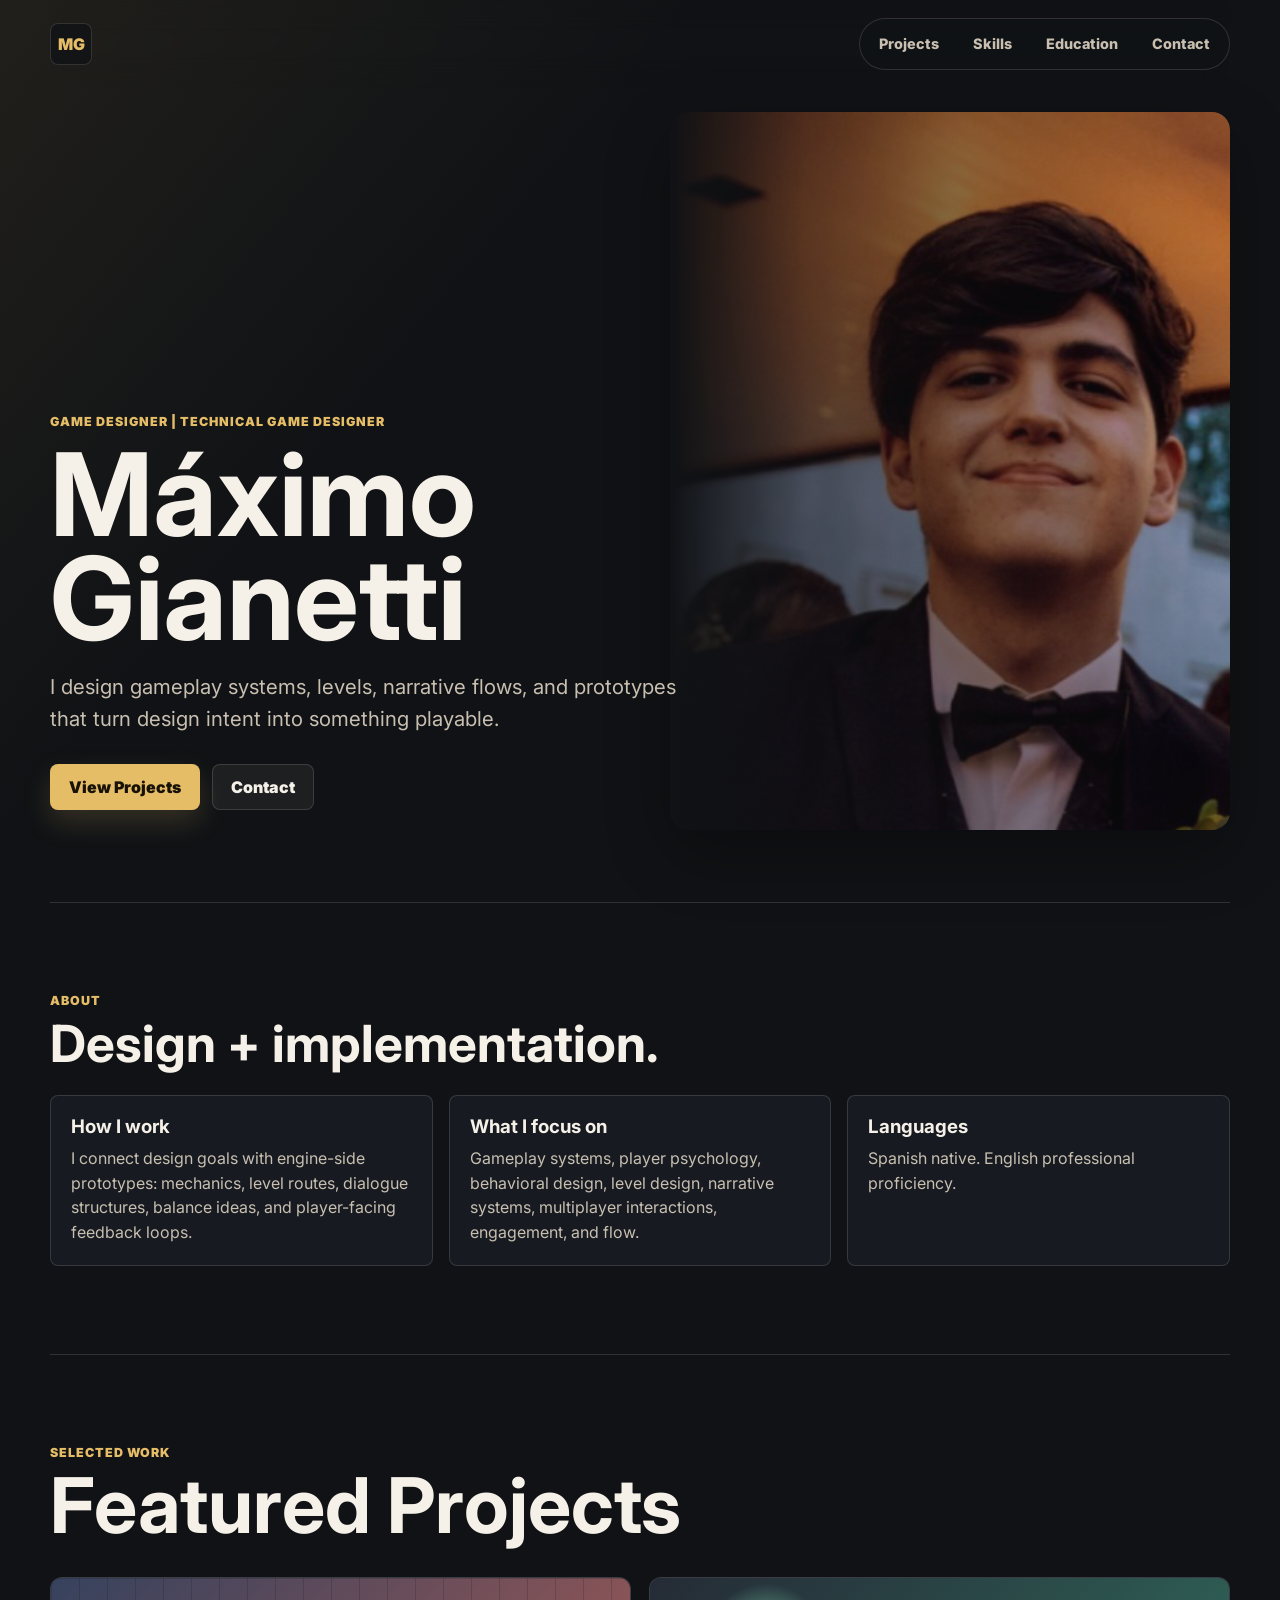
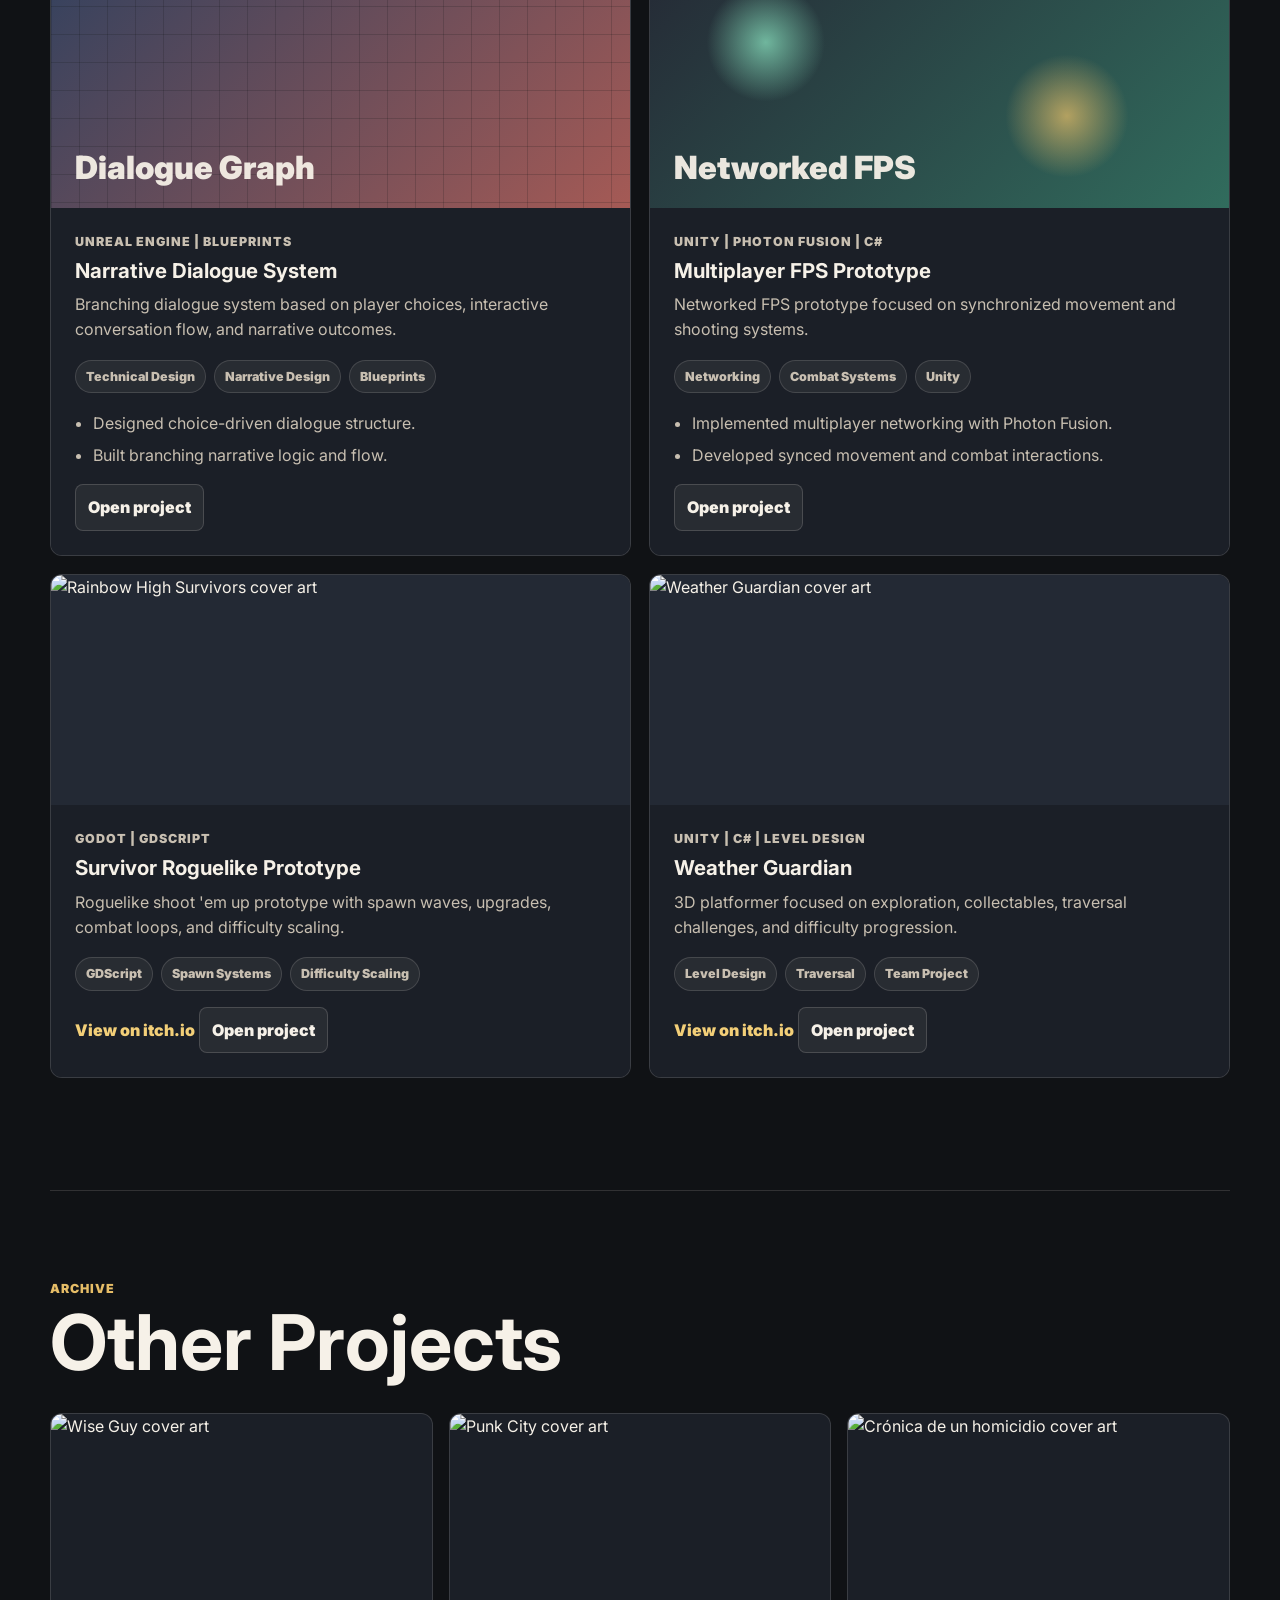
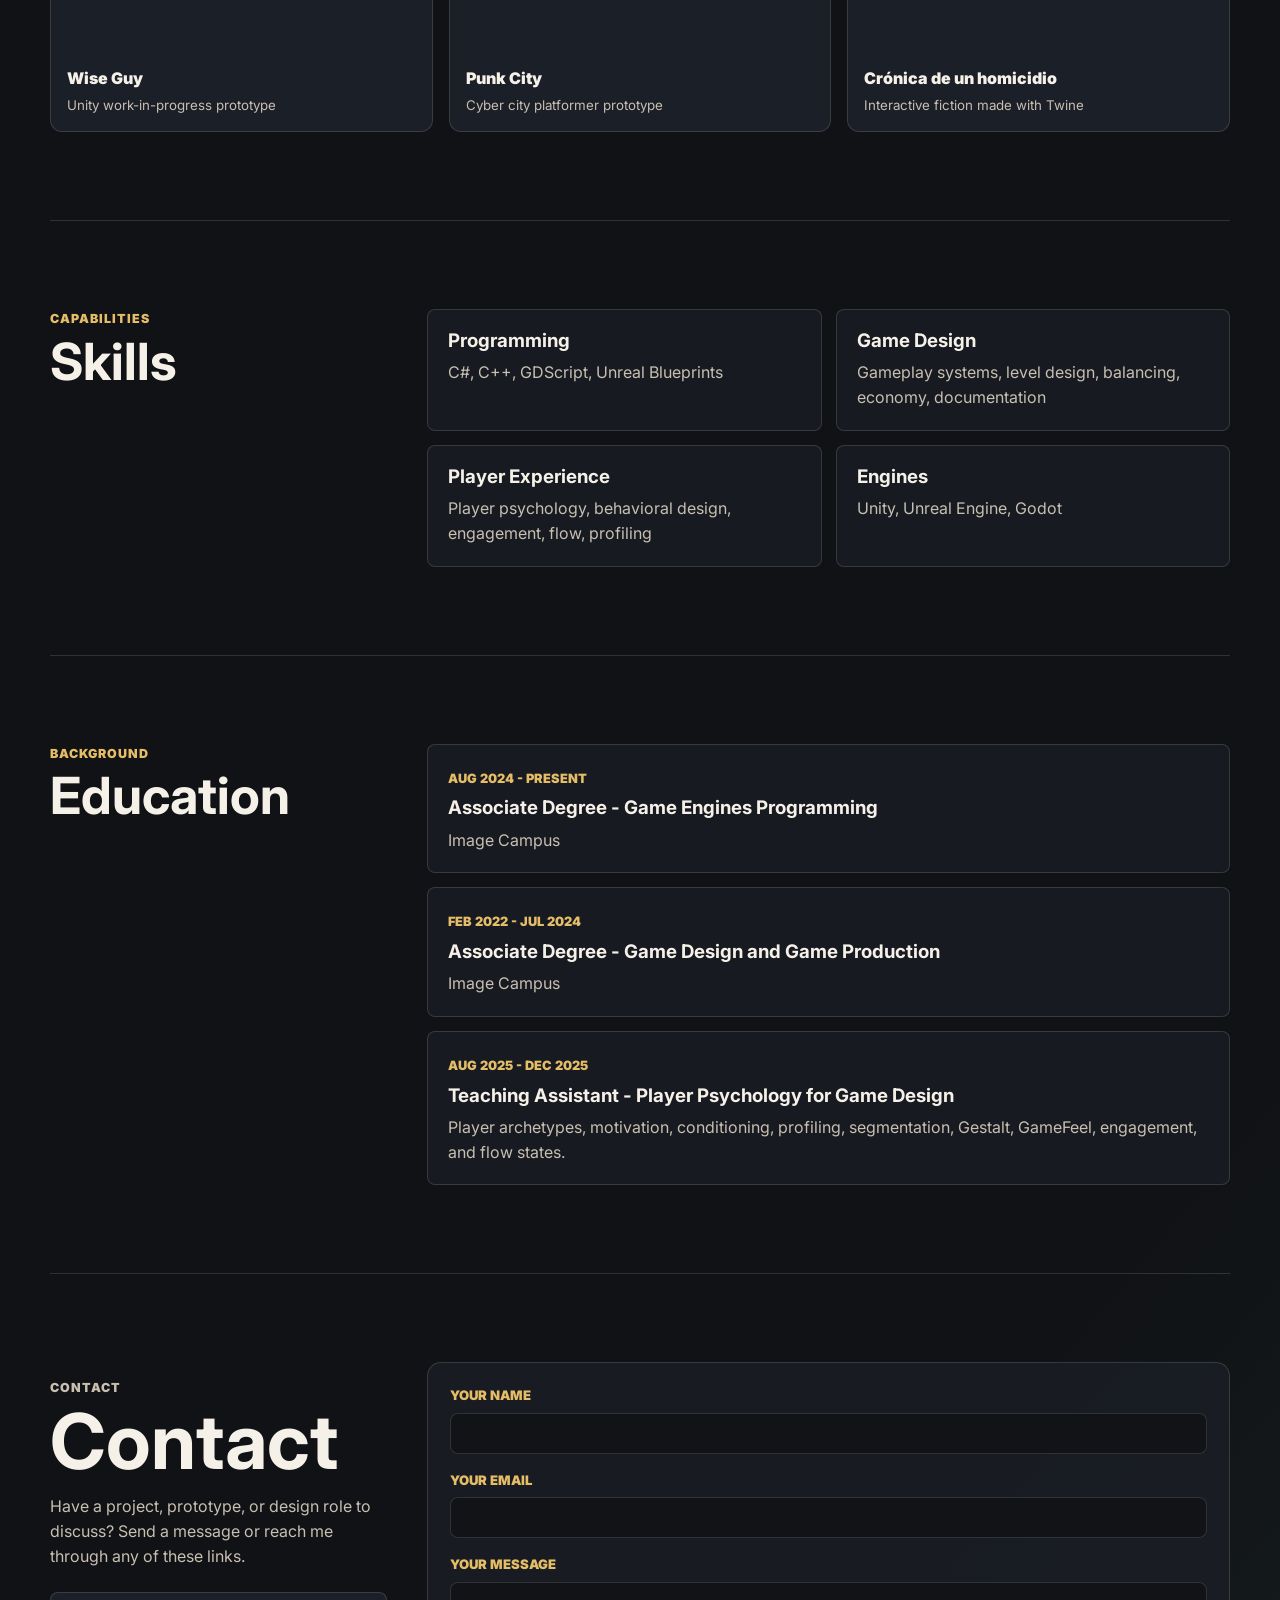
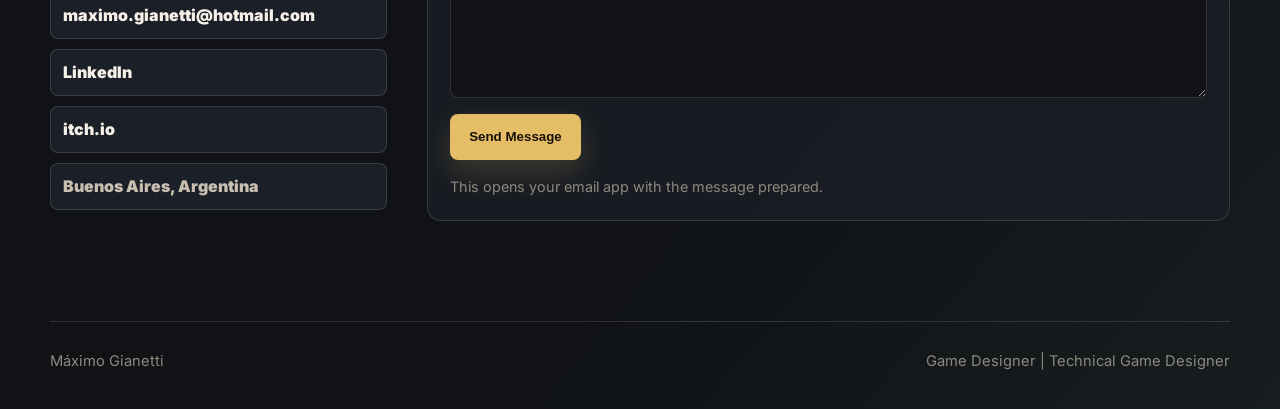
==== index.html @ c9895414 "Added Portfolio V1" ====
<!DOCTYPE html>
<html lang="en">
  <head>
    <meta charset="UTF-8" />
    <meta name="viewport" content="width=device-width, initial-scale=1.0" />
    <meta
      name="description"
      content="Máximo Gianetti, Technical Game Designer focused on gameplay systems, player psychology, level design, and rapid prototyping."
    />
    <title>Máximo Gianetti | Technical Game Designer</title>
    <link rel="preconnect" href="https://fonts.googleapis.com" />
    <link rel="preconnect" href="https://fonts.gstatic.com" crossorigin />
    <link
      href="https://fonts.googleapis.com/css2?family=Inter:wght@400;500;600;700;800;900&display=swap"
      rel="stylesheet"
    />
    <link rel="stylesheet" href="styles.css" />
    <script src="script.js" defer></script>
  </head>
  <body>
    <header class="site-header" aria-label="Primary navigation">
      <a class="brand" href="#top">MG</a>
      <nav class="nav-links">
        <a href="#projects">Projects</a>
        <a href="#skills">Skills</a>
        <a href="#education">Education</a>
        <a href="#contact">Contact</a>
      </nav>
    </header>

    <main id="top">
      <section class="hero reveal" aria-label="Introduction">
        <div class="hero-bg" aria-hidden="true"></div>
        <div class="hero-copy">
          <p class="eyebrow">Game Designer | Technical Game Designer</p>
          <h1>Máximo Gianetti</h1>
          <p class="hero-lede">
            I design gameplay systems, levels, narrative flows, and prototypes that turn design
            intent into something playable.
          </p>
          <div class="hero-actions" aria-label="Portfolio actions">
            <a class="button primary" href="#projects">View Projects</a>
            <a class="button secondary" href="#contact">Contact</a>
          </div>
        </div>
      </section>

      <section class="section about-section reveal" aria-labelledby="about-title">
        <div class="section-title">
          <p class="section-kicker">About</p>
          <h2 id="about-title">Design + implementation.</h2>
        </div>
        <div class="about-grid">
          <article>
            <h3>How I work</h3>
            <p>
              I connect design goals with engine-side prototypes: mechanics, level routes,
              dialogue structures, balance ideas, and player-facing feedback loops.
            </p>
          </article>
          <article>
            <h3>What I focus on</h3>
            <p>
              Gameplay systems, player psychology, behavioral design, level design, narrative
              systems, multiplayer interactions, engagement, and flow.
            </p>
          </article>
          <article>
            <h3>Languages</h3>
            <p>Spanish native. English professional proficiency.</p>
          </article>
        </div>
      </section>

      <section class="section reveal" id="projects" aria-labelledby="projects-title">
        <div class="section-title large">
          <p class="section-kicker">Selected Work</p>
          <h2 id="projects-title">Featured Projects</h2>
        </div>

        <div class="featured-grid">
          <article class="project-card feature-card">
            <div class="project-media project-media-code" aria-hidden="true">
              <span>Dialogue Graph</span>
            </div>
            <div class="project-content">
              <p class="project-meta">Unreal Engine | Blueprints</p>
              <h3>Narrative Dialogue System</h3>
              <p>
                Branching dialogue system based on player choices, interactive conversation flow,
                and narrative outcomes.
              </p>
              <div class="tag-row" aria-label="Project skills">
                <span>Technical Design</span>
                <span>Narrative Design</span>
                <span>Blueprints</span>
              </div>
              <ul class="project-list">
                <li>Designed choice-driven dialogue structure.</li>
                <li>Built branching narrative logic and flow.</li>
              </ul>
              <button class="project-toggle" type="button" data-project-toggle="dialogue">
                Open project
              </button>
            </div>
          </article>

          <article class="project-card feature-card">
            <div class="project-media project-media-network" aria-hidden="true">
              <span>Networked FPS</span>
            </div>
            <div class="project-content">
              <p class="project-meta">Unity | Photon Fusion | C#</p>
              <h3>Multiplayer FPS Prototype</h3>
              <p>Networked FPS prototype focused on synchronized movement and shooting systems.</p>
              <div class="tag-row" aria-label="Project skills">
                <span>Networking</span>
                <span>Combat Systems</span>
                <span>Unity</span>
              </div>
              <ul class="project-list">
                <li>Implemented multiplayer networking with Photon Fusion.</li>
                <li>Developed synced movement and combat interactions.</li>
              </ul>
              <button class="project-toggle" type="button" data-project-toggle="fps">
                Open project
              </button>
            </div>
          </article>

          <article class="project-card feature-card">
            <img
              src="https://img.itch.zone/aW1nLzIxMzMwMDUyLnBuZw==/508x254%23mb/Fp7CeF.png"
              alt="Rainbow High Survivors cover art"
              class="project-image"
            />
            <div class="project-content">
              <p class="project-meta">Godot | GDScript</p>
              <h3>Survivor Roguelike Prototype</h3>
              <p>
                Roguelike shoot 'em up prototype with spawn waves, upgrades, combat loops, and
                difficulty scaling.
              </p>
              <div class="tag-row" aria-label="Project skills">
                <span>GDScript</span>
                <span>Spawn Systems</span>
                <span>Difficulty Scaling</span>
              </div>
              <a href="https://maxigianetti.itch.io/rainbow-high-survivors" target="_blank" rel="noreferrer">
                View on itch.io
              </a>
              <button class="project-toggle" type="button" data-project-toggle="survivor">
                Open project
              </button>
            </div>
          </article>

          <article class="project-card feature-card">
            <img
              src="https://img.itch.zone/aW1nLzE1MjUyMzM3LnBuZw==/508x254%23mb/o8MF5o.png"
              alt="Weather Guardian cover art"
              class="project-image"
            />
            <div class="project-content">
              <p class="project-meta">Unity | C# | Level Design</p>
              <h3>Weather Guardian</h3>
              <p>
                3D platformer focused on exploration, collectables, traversal challenges, and
                difficulty progression.
              </p>
              <div class="tag-row" aria-label="Project skills">
                <span>Level Design</span>
                <span>Traversal</span>
                <span>Team Project</span>
              </div>
              <a href="https://maxigianetti.itch.io/weather-guardian" target="_blank" rel="noreferrer">
                View on itch.io
              </a>
              <button class="project-toggle" type="button" data-project-toggle="weather">
                Open project
              </button>
            </div>
          </article>
        </div>

        <div class="project-sections" aria-live="polite">
          <article class="project-section" id="project-dialogue" data-project-detail="dialogue" hidden>
            <div class="project-section-header">
              <div>
                <p class="section-kicker">Project</p>
                <h3>Narrative Dialogue System</h3>
              </div>
              <button class="project-close" type="button" data-project-close>Back to projects</button>
            </div>
            <div class="project-showcase">
              <div class="project-video-placeholder">Add trailer, gameplay capture, or dialogue demo</div>
              <div class="project-facts">
                <span>Role</span><strong>Gameplay Designer & Programmer</strong>
                <span>Tools</span><strong>Unreal Engine, Blueprints</strong>
                <span>Focus</span><strong>Branching logic, narrative outcomes, player choices</strong>
              </div>
            </div>
            <div class="project-writeup">
              <section>
                <h4>Overview</h4>
                <p>Technical design prototype for choice-driven dialogue and interactive narrative flow.</p>
              </section>
              <section>
                <h4>Contributions</h4>
                <p>Designed branching conversation structure and implemented player-facing dialogue logic.</p>
              </section>
              <section>
                <h4>Media</h4>
                <p>Use this area for screenshots of graphs, in-game UI, or a short video demo.</p>
              </section>
            </div>
            <div class="project-gallery">
              <div>Add screenshot 16:9</div>
              <div>Add graph capture 16:9</div>
              <div>Add gameplay still 16:9</div>
            </div>
          </article>

          <article class="project-section" id="project-fps" data-project-detail="fps" hidden>
            <div class="project-section-header">
              <div>
                <p class="section-kicker">Project</p>
                <h3>Multiplayer FPS Prototype</h3>
              </div>
              <button class="project-close" type="button" data-project-close>Back to projects</button>
            </div>
            <div class="project-showcase">
              <div class="project-video-placeholder">Add trailer, gameplay capture, or network test video</div>
              <div class="project-facts">
                <span>Role</span><strong>Gameplay Designer & Programmer</strong>
                <span>Tools</span><strong>Unity, Photon Fusion, C#</strong>
                <span>Focus</span><strong>Networking, combat sync, movement feel</strong>
              </div>
            </div>
            <div class="project-writeup">
              <section>
                <h4>Overview</h4>
                <p>Networked FPS prototype focused on readable movement, shooting, and multiplayer sync.</p>
              </section>
              <section>
                <h4>Contributions</h4>
                <p>Implemented Photon Fusion networking and synchronized player movement and combat interactions.</p>
              </section>
              <section>
                <h4>Media</h4>
                <p>Use this area for clips showing multiplayer sync, weapons, or movement tests.</p>
              </section>
            </div>
            <div class="project-gallery">
              <div>Add gameplay 16:9</div>
              <div>Add sync test 16:9</div>
              <div>Add combat screenshot 16:9</div>
            </div>
          </article>

          <article class="project-section" id="project-survivor" data-project-detail="survivor" hidden>
            <div class="project-section-header">
              <div>
                <p class="section-kicker">Project</p>
                <h3>Survivor Roguelike Prototype</h3>
              </div>
              <button class="project-close" type="button" data-project-close>Back to projects</button>
            </div>
            <div class="project-showcase">
              <img src="https://img.itch.zone/aW1nLzIxMzMwMDUyLnBuZw==/508x254%23mb/Fp7CeF.png" alt="Rainbow High Survivors cover art" />
              <div class="project-facts">
                <span>Role</span><strong>Gameplay Designer & Programmer</strong>
                <span>Tools</span><strong>Godot, GDScript</strong>
                <span>Focus</span><strong>Spawn systems, combat loops, difficulty scaling</strong>
              </div>
            </div>
            <div class="project-writeup">
              <section>
                <h4>Overview</h4>
                <p>Roguelike shoot 'em up prototype exploring pressure, pacing, upgrades, and enemy waves.</p>
              </section>
              <section>
                <h4>Contributions</h4>
                <p>Programmed gameplay systems, enemy spawn behavior, and difficulty scaling in GDScript.</p>
              </section>
              <section>
                <h4>Link</h4>
                <p><a href="https://maxigianetti.itch.io/rainbow-high-survivors" target="_blank" rel="noreferrer">View on itch.io</a></p>
              </section>
            </div>
            <div class="project-gallery">
              <div>Add gameplay 16:9</div>
              <div>Add enemy wave 16:9</div>
              <div>Add upgrade UI 16:9</div>
            </div>
          </article>

          <article class="project-section" id="project-weather" data-project-detail="weather" hidden>
            <div class="project-section-header">
              <div>
                <p class="section-kicker">Project</p>
                <h3>Weather Guardian</h3>
              </div>
              <button class="project-close" type="button" data-project-close>Back to projects</button>
            </div>
            <div class="project-showcase">
              <img src="https://img.itch.zone/aW1nLzE1MjUyMzM3LnBuZw==/508x254%23mb/o8MF5o.png" alt="Weather Guardian cover art" />
              <div class="project-facts">
                <span>Role</span><strong>Game and Level Designer</strong>
                <span>Tools</span><strong>Unity, C#</strong>
                <span>Focus</span><strong>Traversal routes, obstacle patterns, difficulty progression</strong>
              </div>
            </div>
            <div class="project-writeup">
              <section>
                <h4>Overview</h4>
                <p>3D platforming project centered on exploration, collectibles, and traversal challenges.</p>
              </section>
              <section>
                <h4>Contributions</h4>
                <p>Designed platforming levels, traversal routes, obstacle patterns, and progression pacing.</p>
              </section>
              <section>
                <h4>Link</h4>
                <p><a href="https://maxigianetti.itch.io/weather-guardian" target="_blank" rel="noreferrer">View on itch.io</a></p>
              </section>
            </div>
            <div class="project-gallery">
              <div>Add gameplay 16:9</div>
              <div>Add level route 16:9</div>
              <div>Add collectible path 16:9</div>
            </div>
          </article>
        </div>
      </section>

      <section class="section reveal" aria-labelledby="more-title">
        <div class="section-title large">
          <p class="section-kicker">Archive</p>
          <h2 id="more-title">Other Projects</h2>
        </div>
        <div class="archive-grid">
          <a class="archive-item" href="https://maxigianetti.itch.io/wise-guy" target="_blank" rel="noreferrer">
            <img src="https://img.itch.zone/aW1nLzIxODg2NTUxLnBuZw==/508x254%23mb/qAyxJq.png" alt="Wise Guy cover art" />
            <span>Wise Guy</span>
            <small>Unity work-in-progress prototype</small>
          </a>
          <a class="archive-item" href="https://maxigianetti.itch.io/punk-city" target="_blank" rel="noreferrer">
            <img src="https://img.itch.zone/aW1nLzE4NjgwMTI3LnBuZw==/315x250%23c/TbUj%2FD.png" alt="Punk City cover art" />
            <span>Punk City</span>
            <small>Cyber city platformer prototype</small>
          </a>
          <a class="archive-item" href="https://maxigianetti.itch.io/crnica-de-un-homicidio" target="_blank" rel="noreferrer">
            <img src="https://img.itch.zone/aW1nLzkyMjM5NjMucG5n/315x250%23c/YqcrM3.png" alt="Crónica de un homicidio cover art" />
            <span>Crónica de un homicidio</span>
            <small>Interactive fiction made with Twine</small>
          </a>
        </div>
      </section>

      <section class="section skills-section reveal" id="skills" aria-labelledby="skills-title">
        <div class="section-title">
          <p class="section-kicker">Capabilities</p>
          <h2 id="skills-title">Skills</h2>
        </div>
        <div class="skills-grid">
          <div>
            <h3>Programming</h3>
            <p>C#, C++, GDScript, Unreal Blueprints</p>
          </div>
          <div>
            <h3>Game Design</h3>
            <p>Gameplay systems, level design, balancing, economy, documentation</p>
          </div>
          <div>
            <h3>Player Experience</h3>
            <p>Player psychology, behavioral design, engagement, flow, profiling</p>
          </div>
          <div>
            <h3>Engines</h3>
            <p>Unity, Unreal Engine, Godot</p>
          </div>
        </div>
      </section>

      <section class="section education-section reveal" id="education" aria-labelledby="education-title">
        <div class="section-title">
          <p class="section-kicker">Background</p>
          <h2 id="education-title">Education</h2>
        </div>
        <div class="timeline">
          <article class="timeline-item">
            <span>Aug 2024 - Present</span>
            <h3>Associate Degree - Game Engines Programming</h3>
            <p>Image Campus</p>
          </article>
          <article class="timeline-item">
            <span>Feb 2022 - Jul 2024</span>
            <h3>Associate Degree - Game Design and Game Production</h3>
            <p>Image Campus</p>
          </article>
          <article class="timeline-item">
            <span>Aug 2025 - Dec 2025</span>
            <h3>Teaching Assistant - Player Psychology for Game Design</h3>
            <p>
              Player archetypes, motivation, conditioning, profiling, segmentation, Gestalt,
              GameFeel, engagement, and flow states.
            </p>
          </article>
        </div>
      </section>

      <section class="section contact-section reveal" id="contact" aria-labelledby="contact-title">
        <div class="contact-copy">
          <p class="section-kicker">Contact</p>
          <h2 id="contact-title">Contact</h2>
          <p>
            Have a project, prototype, or design role to discuss? Send a message or reach me through
            any of these links.
          </p>
          <div class="contact-methods">
            <a href="mailto:maximo.gianetti@hotmail.com">maximo.gianetti@hotmail.com</a>
            <a href="https://www.linkedin.com/in/maximo-gianetti/" target="_blank" rel="noreferrer">LinkedIn</a>
            <a href="https://maxigianetti.itch.io" target="_blank" rel="noreferrer">itch.io</a>
            <span>Buenos Aires, Argentina</span>
          </div>
        </div>
        <form class="contact-form" id="contact-form">
          <label>
            <span>Your Name</span>
            <input name="name" type="text" autocomplete="name" required />
          </label>
          <label>
            <span>Your Email</span>
            <input name="email" type="email" autocomplete="email" required />
          </label>
          <label>
            <span>Your Message</span>
            <textarea name="message" rows="6" required></textarea>
          </label>
          <button class="button primary" type="submit">Send Message</button>
          <p class="form-note">This opens your email app with the message prepared.</p>
        </form>
      </section>
    </main>

    <footer class="site-footer">
      <span>Máximo Gianetti</span>
      <span>Game Designer | Technical Game Designer</span>
    </footer>
  </body>
</html>
---- styles.css ----
:root {
  color-scheme: dark;
  --bg: #101215;
  --bg-soft: #15181d;
  --panel: #1b1f27;
  --panel-strong: #232934;
  --text: #f6f1e8;
  --muted: #c8bfb1;
  --subtle: #8d877e;
  --line: rgba(246, 241, 232, 0.14);
  --accent: #e6bd67;
  --accent-strong: #f3cf78;
  --mint: #84d9b8;
  --shadow: 0 24px 70px rgba(0, 0, 0, 0.34);
}

* {
  box-sizing: border-box;
}

html {
  scroll-behavior: smooth;
}

body {
  margin: 0;
  min-width: 320px;
  overflow-x: hidden;
  background:
    linear-gradient(130deg, rgba(230, 189, 103, 0.08), transparent 34rem),
    linear-gradient(310deg, rgba(132, 217, 184, 0.06), transparent 38rem),
    var(--bg);
  color: var(--text);
  font-family: Inter, system-ui, -apple-system, BlinkMacSystemFont, "Segoe UI", sans-serif;
  line-height: 1.55;
}

::selection {
  background: rgba(230, 189, 103, 0.28);
}

a {
  color: inherit;
  text-decoration: none;
}

img {
  display: block;
  max-width: 100%;
}

.site-header,
main,
.site-footer {
  width: min(1180px, calc(100% - 40px));
  margin: 0 auto;
}

.site-header {
  position: sticky;
  top: 0;
  z-index: 10;
  display: flex;
  align-items: center;
  justify-content: space-between;
  gap: 16px;
  padding: 18px 0;
  backdrop-filter: blur(16px);
}

.brand {
  display: grid;
  width: 42px;
  height: 42px;
  flex: 0 0 auto;
  place-items: center;
  border: 1px solid var(--line);
  border-radius: 8px;
  background: rgba(16, 18, 21, 0.76);
  color: var(--accent);
  font-weight: 900;
  transition: transform 180ms ease, border-color 180ms ease, background 180ms ease;
}

.brand:hover,
.brand:focus-visible {
  transform: translateY(-2px);
  border-color: rgba(230, 189, 103, 0.58);
  background: rgba(230, 189, 103, 0.1);
}

.nav-links {
  display: flex;
  min-width: 0;
  gap: 8px;
  overflow-x: auto;
  scrollbar-width: none;
  padding: 6px;
  border: 1px solid var(--line);
  border-radius: 999px;
  background: rgba(16, 18, 21, 0.78);
}

.nav-links::-webkit-scrollbar {
  display: none;
}

.nav-links a {
  flex: 0 0 auto;
  border-radius: 999px;
  padding: 8px 13px;
  color: var(--muted);
  font-size: 0.9rem;
  font-weight: 800;
  transition: background 180ms ease, color 180ms ease, transform 180ms ease;
}

.nav-links a:hover,
.nav-links a:focus-visible {
  transform: translateY(-1px);
  background: var(--panel);
  color: var(--text);
}

.hero {
  position: relative;
  display: grid;
  align-items: end;
  min-height: calc(100svh - 86px);
  padding: 48px 0 92px;
}

.hero-bg {
  position: absolute;
  inset: 24px 0 72px auto;
  width: min(46vw, 560px);
  border-radius: 18px;
  background:
    linear-gradient(90deg, var(--bg) 0%, rgba(16, 18, 21, 0.58) 24%, rgba(16, 18, 21, 0.12) 100%),
    linear-gradient(0deg, rgba(16, 18, 21, 0.22), rgba(16, 18, 21, 0.02)),
    url("assets/profile.png") center 38% / cover;
  opacity: 0.9;
  filter: saturate(0.95);
  box-shadow: var(--shadow);
}

.hero-copy {
  position: relative;
  z-index: 1;
  min-width: 0;
}

.eyebrow,
.section-kicker,
.project-meta,
.panel-label {
  margin: 0;
  color: var(--accent);
  font-size: 0.78rem;
  font-weight: 900;
  letter-spacing: 0.08em;
  text-transform: uppercase;
}

h1,
h2,
h3,
p {
  overflow-wrap: break-word;
}

h1 {
  max-width: 760px;
  margin: 12px 0 20px;
  font-size: clamp(3.5rem, 9vw, 7.6rem);
  line-height: 0.9;
  letter-spacing: 0;
}

.hero-lede {
  max-width: 650px;
  margin: 0;
  color: var(--muted);
  font-size: clamp(1.05rem, 2vw, 1.28rem);
}

.hero-actions {
  display: flex;
  flex-wrap: wrap;
  gap: 12px;
  margin-top: 30px;
}

.button {
  display: inline-flex;
  min-height: 46px;
  align-items: center;
  justify-content: center;
  border: 1px solid var(--line);
  border-radius: 8px;
  padding: 0 18px;
  font-weight: 900;
  transition:
    transform 180ms ease,
    border-color 180ms ease,
    background 180ms ease,
    box-shadow 180ms ease;
}

.button.primary {
  border-color: transparent;
  background: var(--accent);
  color: #171106;
  box-shadow: 0 12px 28px rgba(230, 189, 103, 0.18);
}

.button.secondary {
  background: rgba(246, 241, 232, 0.06);
}

.button:hover,
.button:focus-visible,
.contact-links a:hover,
.contact-links a:focus-visible {
  transform: translateY(-2px);
  border-color: rgba(230, 189, 103, 0.54);
  box-shadow: 0 16px 36px rgba(0, 0, 0, 0.24);
}

.button.primary:hover,
.button.primary:focus-visible {
  background: var(--accent-strong);
}

.section {
  padding: 88px 0;
  border-top: 1px solid var(--line);
}

.section-title {
  max-width: 680px;
  margin-bottom: 28px;
}

.section-title.large {
  max-width: none;
  margin-bottom: 34px;
}

h2 {
  margin: 8px 0 0;
  font-size: clamp(2.35rem, 6vw, 5.2rem);
  line-height: 0.94;
  letter-spacing: 0;
}

.section-title:not(.large) h2 {
  font-size: clamp(2rem, 4vw, 3.8rem);
}

.about-grid {
  display: grid;
  grid-template-columns: repeat(3, minmax(0, 1fr));
  gap: 16px;
}

.about-grid article,
.skills-grid > div,
.timeline-item {
  border: 1px solid var(--line);
  border-radius: 8px;
  background: rgba(27, 31, 39, 0.72);
  padding: 20px;
  transition: transform 200ms ease, border-color 200ms ease, background 200ms ease;
}

.about-grid article:hover,
.skills-grid > div:hover,
.timeline-item:hover {
  transform: translateY(-3px);
  border-color: rgba(132, 217, 184, 0.3);
  background: rgba(35, 41, 52, 0.82);
}

.about-grid h3,
.skills-grid h3,
.timeline-item h3 {
  margin: 0 0 8px;
  line-height: 1.18;
}

.about-grid p,
.skills-grid p,
.timeline-item p {
  margin: 0;
  color: var(--muted);
}

.featured-grid {
  display: grid;
  grid-template-columns: repeat(2, minmax(0, 1fr));
  gap: 18px;
}

.project-card {
  min-width: 0;
  overflow: hidden;
  border: 1px solid var(--line);
  border-radius: 12px;
  background: var(--panel);
  transition:
    transform 220ms ease,
    border-color 220ms ease,
    box-shadow 220ms ease;
}

.project-card:hover {
  transform: translateY(-5px);
  border-color: rgba(230, 189, 103, 0.34);
  box-shadow: 0 22px 52px rgba(0, 0, 0, 0.26);
}

.feature-card {
  display: grid;
  grid-template-rows: 230px 1fr;
}

.project-image,
.project-media {
  width: 100%;
  height: 100%;
  object-fit: cover;
  background: var(--panel-strong);
  transition: transform 420ms ease, filter 420ms ease;
}

.project-card:hover .project-image,
.project-card:hover .project-media {
  transform: scale(1.025);
  filter: saturate(1.08);
}

.project-media {
  display: grid;
  place-items: end start;
  padding: 24px;
}

.project-media span {
  max-width: 260px;
  color: rgba(246, 241, 232, 0.94);
  font-size: 2rem;
  font-weight: 900;
  line-height: 1;
}

.project-media-code {
  background:
    linear-gradient(rgba(16, 18, 21, 0.18) 1px, transparent 1px),
    linear-gradient(90deg, rgba(16, 18, 21, 0.18) 1px, transparent 1px),
    linear-gradient(135deg, #36425e, #a55a55);
  background-size: 28px 28px, 28px 28px, cover;
}

.project-media-network {
  background:
    radial-gradient(circle at 20% 28%, rgba(132, 217, 184, 0.78), transparent 12%),
    radial-gradient(circle at 72% 60%, rgba(230, 189, 103, 0.72), transparent 14%),
    linear-gradient(135deg, #252b36, #316c5d);
}

.project-content {
  position: relative;
  z-index: 1;
  padding: 24px;
  background: var(--panel);
}

.project-content h3 {
  margin: 8px 0 10px;
  font-size: 1.28rem;
  line-height: 1.15;
}

.project-content p {
  margin: 0;
  color: var(--muted);
}

.project-content a {
  display: inline-flex;
  margin-top: 18px;
  color: var(--accent-strong);
  font-weight: 900;
  transition: color 180ms ease, transform 180ms ease;
}

.project-content a:hover,
.project-content a:focus-visible {
  color: var(--mint);
  transform: translateX(3px);
}

.project-toggle {
  display: inline-flex;
  margin-top: 16px;
  border: 1px solid rgba(246, 241, 232, 0.16);
  border-radius: 8px;
  padding: 10px 12px;
  background: rgba(246, 241, 232, 0.06);
  color: var(--text);
  font: inherit;
  font-weight: 900;
  cursor: pointer;
  transition: transform 180ms ease, border-color 180ms ease, background 180ms ease;
}

.project-toggle:hover,
.project-toggle:focus-visible,
.project-toggle.is-active {
  transform: translateY(-1px);
  border-color: rgba(230, 189, 103, 0.48);
  background: rgba(230, 189, 103, 0.12);
}

.tag-row {
  display: flex;
  flex-wrap: wrap;
  gap: 8px;
  margin-top: 18px;
}

.tag-row span {
  border: 1px solid rgba(246, 241, 232, 0.14);
  border-radius: 999px;
  padding: 6px 10px;
  background: rgba(246, 241, 232, 0.06);
  color: var(--muted);
  font-size: 0.78rem;
  font-weight: 900;
}

.project-list {
  display: grid;
  gap: 7px;
  margin: 18px 0 0;
  padding-left: 18px;
  color: var(--muted);
}

.project-sections {
  margin-top: 24px;
}

.project-section {
  border: 1px solid rgba(230, 189, 103, 0.28);
  border-radius: 14px;
  background: rgba(27, 31, 39, 0.84);
  padding: clamp(18px, 3vw, 30px);
  box-shadow: 0 20px 58px rgba(0, 0, 0, 0.24);
}

.project-section[hidden] {
  display: none;
}

.project-section-header {
  display: flex;
  align-items: end;
  justify-content: space-between;
  gap: 18px;
  margin-bottom: 22px;
}

.project-section-header h3 {
  margin: 8px 0 0;
  font-size: clamp(2rem, 5vw, 4.2rem);
  line-height: 1;
}

.project-close {
  flex: 0 0 auto;
  border: 1px solid var(--line);
  border-radius: 8px;
  padding: 10px 12px;
  background: rgba(246, 241, 232, 0.06);
  color: var(--text);
  font: inherit;
  font-weight: 900;
  cursor: pointer;
  transition: transform 180ms ease, border-color 180ms ease, background 180ms ease;
}

.project-close:hover,
.project-close:focus-visible {
  transform: translateY(-1px);
  border-color: rgba(230, 189, 103, 0.48);
  background: rgba(230, 189, 103, 0.12);
}

.project-showcase {
  display: grid;
  grid-template-columns: minmax(0, 1fr) 320px;
  gap: 18px;
  align-items: stretch;
}

.project-showcase > img,
.project-video-placeholder {
  width: 100%;
  aspect-ratio: 16 / 9;
  border: 1px solid var(--line);
  border-radius: 10px;
  background: rgba(246, 241, 232, 0.06);
  object-fit: cover;
}

.project-video-placeholder {
  display: grid;
  place-items: center;
  padding: 18px;
  color: var(--subtle);
  font-weight: 900;
  text-align: center;
}

.project-facts {
  display: grid;
  align-content: start;
  gap: 8px;
  border: 1px solid var(--line);
  border-radius: 10px;
  background: rgba(16, 18, 21, 0.44);
  padding: 18px;
}

.project-facts span {
  color: var(--accent);
  font-size: 0.78rem;
  font-weight: 900;
  text-transform: uppercase;
}

.project-facts strong {
  margin-bottom: 8px;
  line-height: 1.35;
}

.project-writeup {
  display: grid;
  grid-template-columns: repeat(3, minmax(0, 1fr));
  gap: 14px;
  margin-top: 18px;
}

.project-writeup section {
  border: 1px solid var(--line);
  border-radius: 10px;
  background: rgba(16, 18, 21, 0.34);
  padding: 16px;
}

.project-writeup h4 {
  margin: 0 0 8px;
}

.project-writeup p {
  margin: 0;
  color: var(--muted);
}

.project-writeup a {
  color: var(--accent-strong);
  font-weight: 900;
}

.project-gallery {
  display: grid;
  grid-template-columns: repeat(3, minmax(0, 1fr));
  gap: 12px;
  margin-top: 18px;
}

.project-gallery div {
  display: grid;
  aspect-ratio: 16 / 9;
  place-items: center;
  border: 1px dashed rgba(246, 241, 232, 0.24);
  border-radius: 10px;
  background: rgba(246, 241, 232, 0.05);
  color: var(--subtle);
  font-weight: 900;
  text-align: center;
}

.archive-grid {
  display: grid;
  grid-template-columns: repeat(3, minmax(0, 1fr));
  gap: 16px;
}

.archive-item {
  overflow: hidden;
  border: 1px solid var(--line);
  border-radius: 12px;
  background: var(--panel);
  transition:
    transform 220ms ease,
    border-color 220ms ease,
    box-shadow 220ms ease;
}

.archive-item img {
  width: 100%;
  aspect-ratio: 16 / 10;
  object-fit: cover;
  transition: transform 420ms ease, filter 420ms ease;
}

.archive-item span {
  display: block;
  padding: 14px 16px 4px;
  font-weight: 900;
}

.archive-item small {
  display: block;
  padding: 0 16px 16px;
  color: var(--muted);
}

.archive-item:hover,
.archive-item:focus-visible {
  transform: translateY(-4px);
  border-color: rgba(230, 189, 103, 0.34);
  box-shadow: 0 18px 42px rgba(0, 0, 0, 0.22);
}

.archive-item:hover img,
.archive-item:focus-visible img {
  transform: scale(1.035);
  filter: saturate(1.08);
}

.skills-section,
.education-section,
.contact-section {
  display: grid;
  grid-template-columns: 0.42fr 1fr;
  gap: 40px;
  align-items: start;
}

.skills-grid {
  display: grid;
  grid-template-columns: repeat(2, minmax(0, 1fr));
  gap: 14px;
}

.timeline {
  display: grid;
  gap: 14px;
}

.timeline-item span {
  color: var(--accent);
  font-size: 0.8rem;
  font-weight: 900;
  text-transform: uppercase;
}

.timeline-item h3 {
  margin-top: 8px;
}

.contact-section {
  align-items: start;
  padding-bottom: 100px;
}

.contact-copy p {
  max-width: 420px;
  margin: 16px 0 0;
  color: var(--muted);
}

.contact-methods {
  display: grid;
  gap: 10px;
  margin-top: 24px;
}

.contact-methods a,
.contact-methods span {
  display: flex;
  min-height: 42px;
  align-items: center;
  border: 1px solid var(--line);
  border-radius: 8px;
  padding: 10px 12px;
  background: var(--panel);
  color: var(--text);
  font-weight: 900;
}

.contact-methods span {
  color: var(--muted);
}

.contact-form {
  display: grid;
  gap: 16px;
  border: 1px solid var(--line);
  border-radius: 14px;
  background: rgba(27, 31, 39, 0.78);
  padding: 22px;
}

.contact-form label {
  display: grid;
  gap: 7px;
}

.contact-form span {
  color: var(--accent);
  font-size: 0.82rem;
  font-weight: 900;
  text-transform: uppercase;
}

.contact-form input,
.contact-form textarea {
  width: 100%;
  border: 1px solid var(--line);
  border-radius: 8px;
  background: rgba(16, 18, 21, 0.82);
  color: var(--text);
  padding: 12px 13px;
  outline: none;
  resize: vertical;
}

.contact-form input:focus,
.contact-form textarea:focus {
  border-color: rgba(230, 189, 103, 0.58);
  box-shadow: 0 0 0 3px rgba(230, 189, 103, 0.12);
}

.contact-form .button {
  width: fit-content;
}

.form-note {
  margin: 0;
  color: var(--subtle);
  font-size: 0.9rem;
}

.contact-methods a,
.contact-form .button {
  transition:
    transform 180ms ease,
    border-color 180ms ease,
    box-shadow 180ms ease,
    background 180ms ease;
}

.site-footer {
  display: flex;
  justify-content: space-between;
  gap: 20px;
  padding: 28px 0 36px;
  border-top: 1px solid var(--line);
  color: var(--subtle);
  font-size: 0.92rem;
}

.js .reveal {
  opacity: 0.94;
  transform: translateY(18px);
  transition: opacity 650ms ease, transform 650ms ease;
}

.js .reveal.is-visible {
  opacity: 1;
  transform: translateY(0);
}

@media (prefers-reduced-motion: reduce) {
  html {
    scroll-behavior: auto;
  }

  *,
  *::before,
  *::after {
    transition-duration: 0.01ms !important;
    animation-duration: 0.01ms !important;
    animation-iteration-count: 1 !important;
  }
}

@media (max-width: 900px) {
  .hero,
  .skills-section,
  .education-section,
  .contact-section {
    grid-template-columns: 1fr;
  }

  .hero {
    min-height: auto;
    padding-top: 48px;
  }

  .hero-bg {
    inset: auto 0 36px;
    width: 100%;
    height: 46%;
    opacity: 0.24;
  }

  .about-grid,
  .featured-grid,
  .archive-grid,
  .skills-grid {
    grid-template-columns: 1fr;
  }

  .feature-card {
    grid-template-rows: 210px 1fr;
  }

  .project-section-header,
  .project-showcase {
    grid-template-columns: 1fr;
  }

  .project-section-header {
    display: grid;
  }

  .project-writeup,
  .project-gallery {
    grid-template-columns: 1fr;
  }
}

@media (max-width: 560px) {
  .site-header,
  main,
  .site-footer {
    width: calc(100% - 24px);
    max-width: 390px;
    margin-left: 12px;
    margin-right: auto;
  }

  .site-header {
    align-items: center;
    display: grid;
    gap: 12px;
  }

  .nav-links {
    width: 100%;
    justify-content: space-between;
  }

  .nav-links a {
    padding-inline: 9px;
    font-size: 0.74rem;
  }

  h1 {
    font-size: clamp(2.65rem, 15vw, 4.8rem);
    line-height: 0.94;
  }

  .hero-lede {
    font-size: 1rem;
  }

  .section {
    padding: 64px 0;
  }

  .hero-actions,
  .contact-form .button,
  .hero-actions {
    display: grid;
  }

  .button,
  .contact-form .button {
    width: 100%;
  }

  .site-footer {
    display: grid;
  }
}
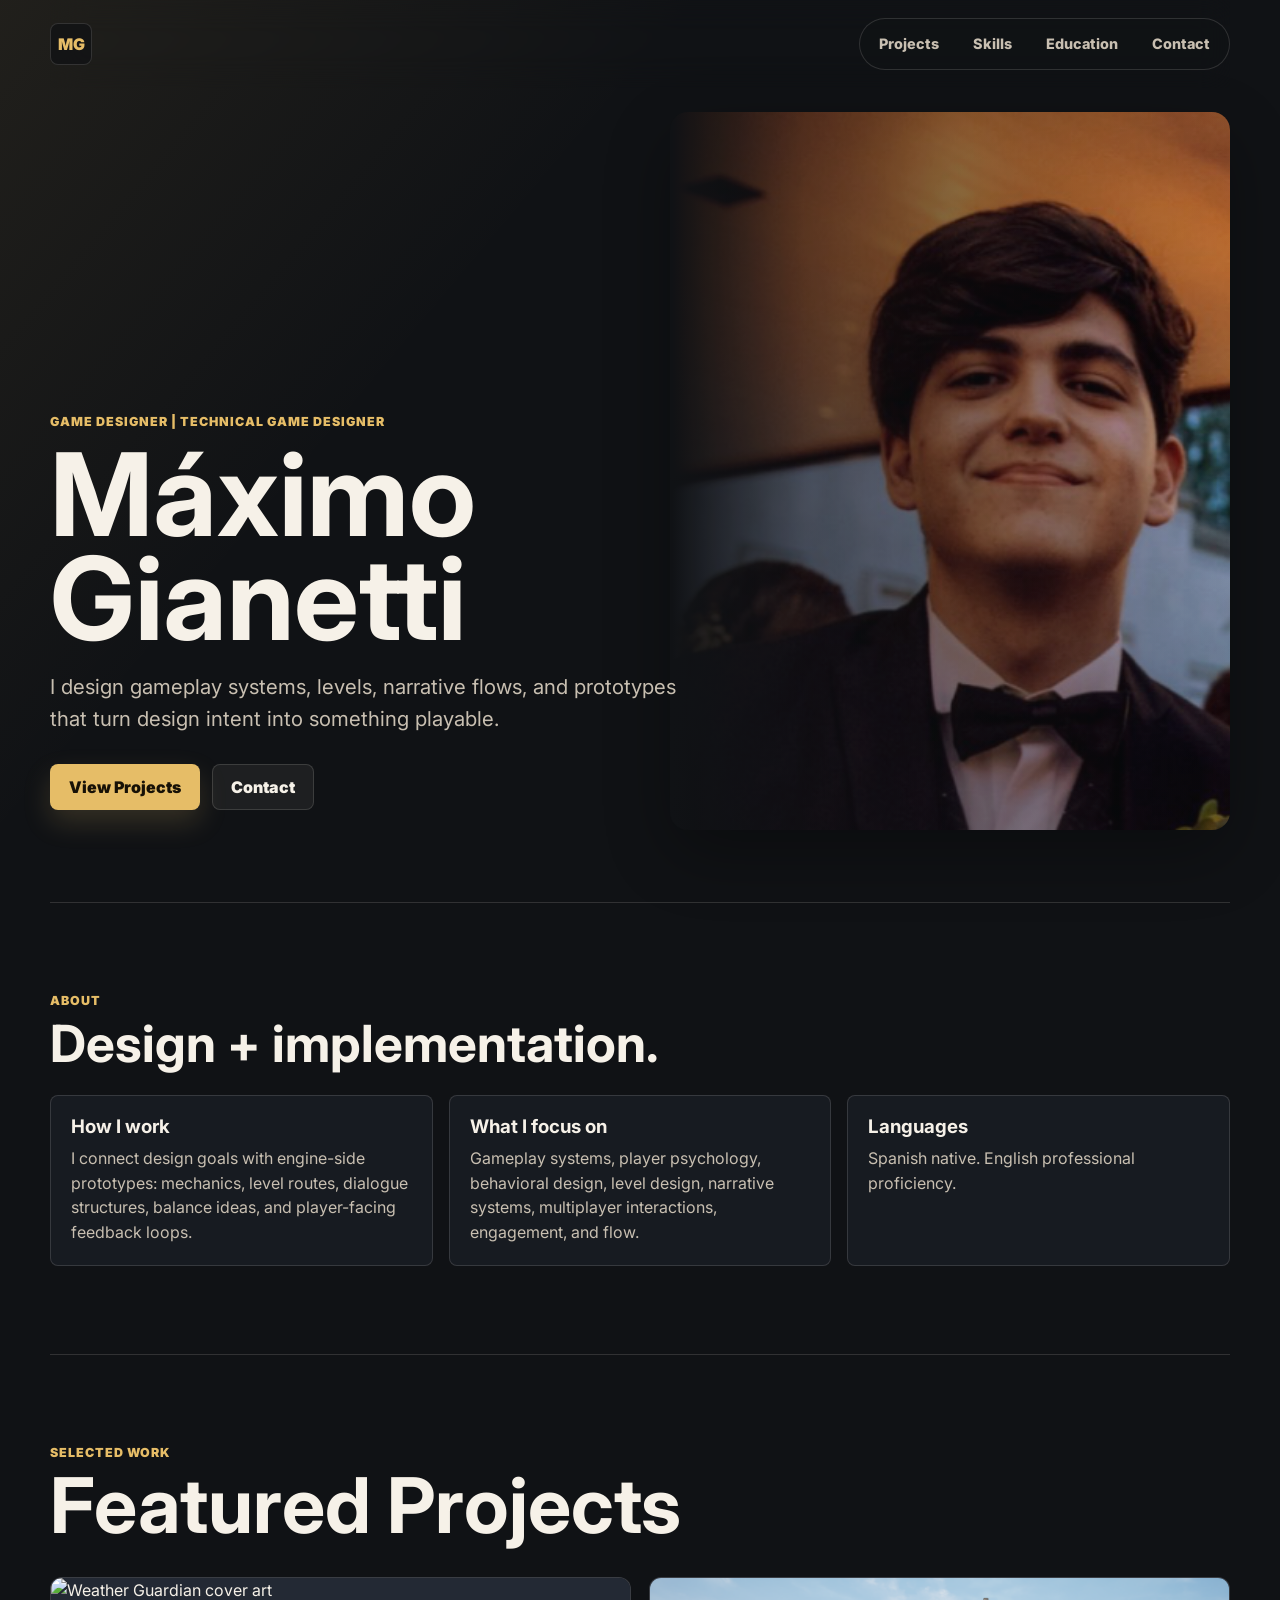
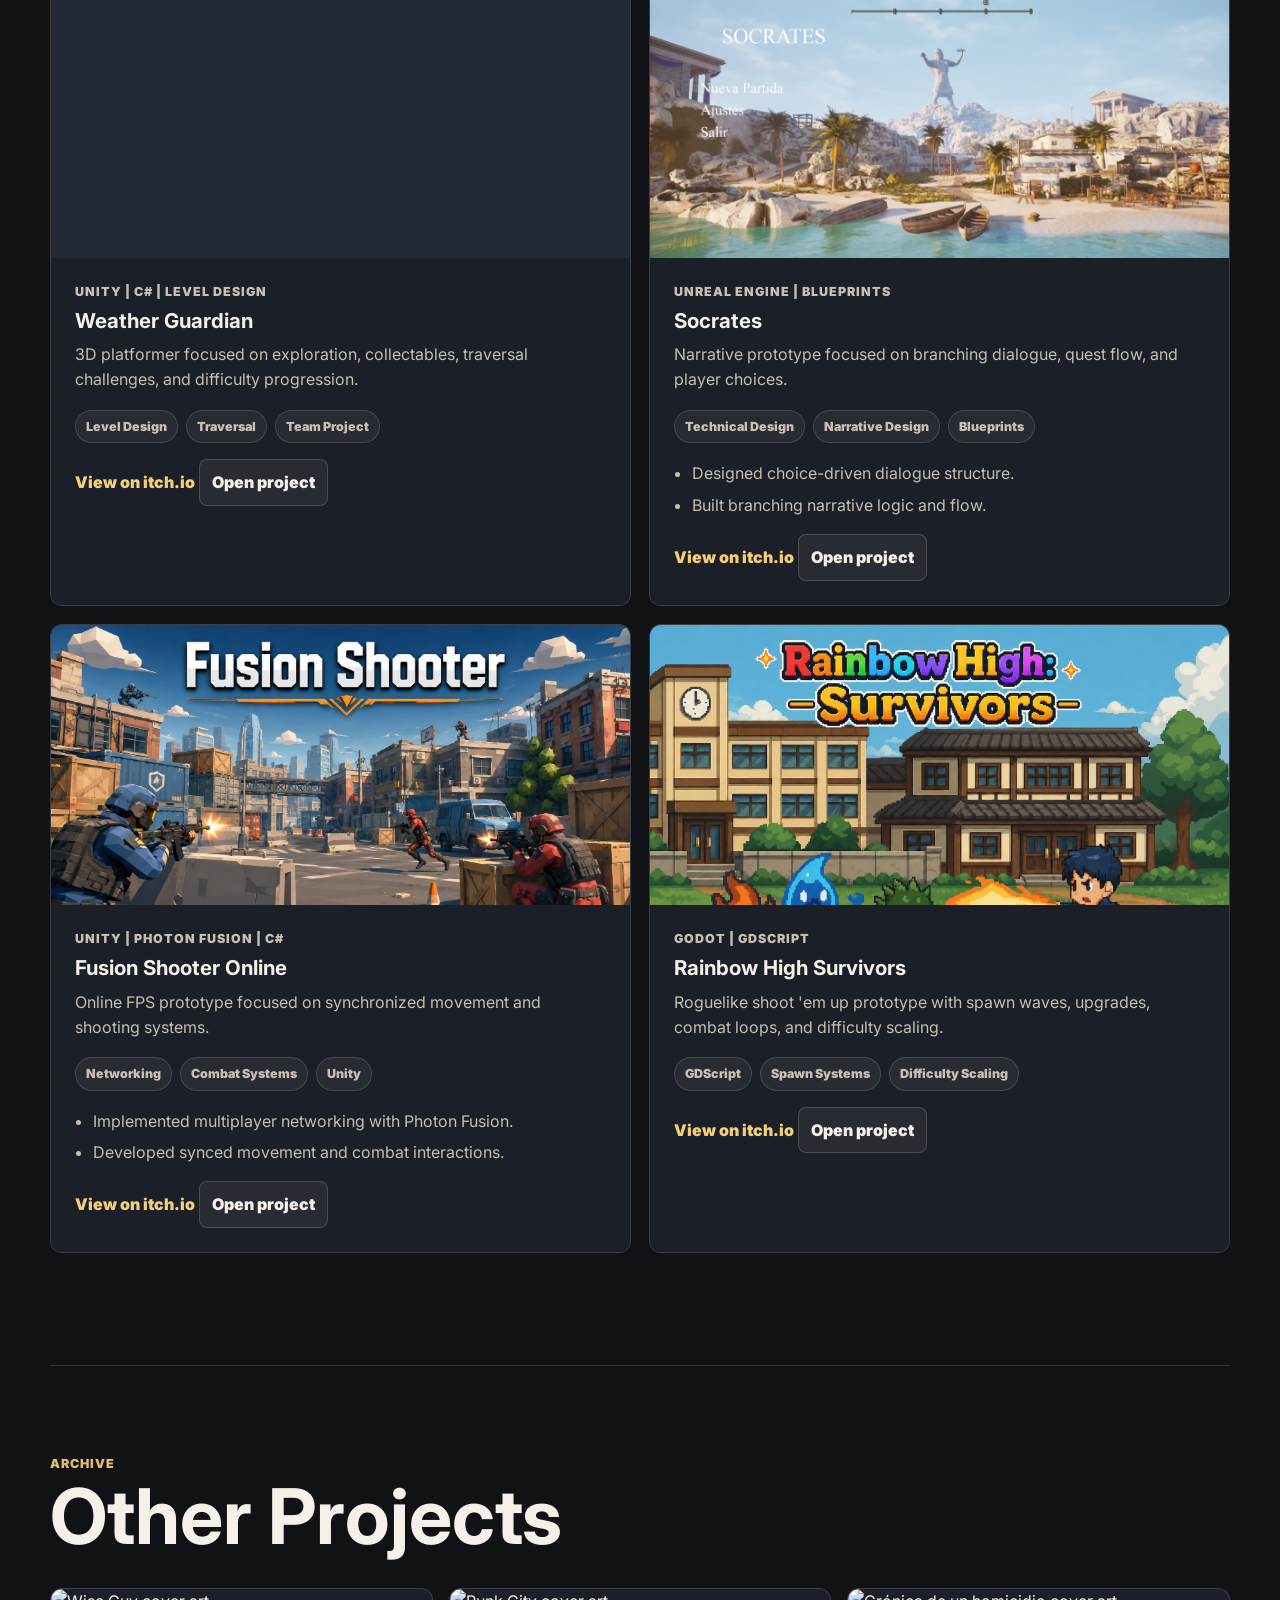
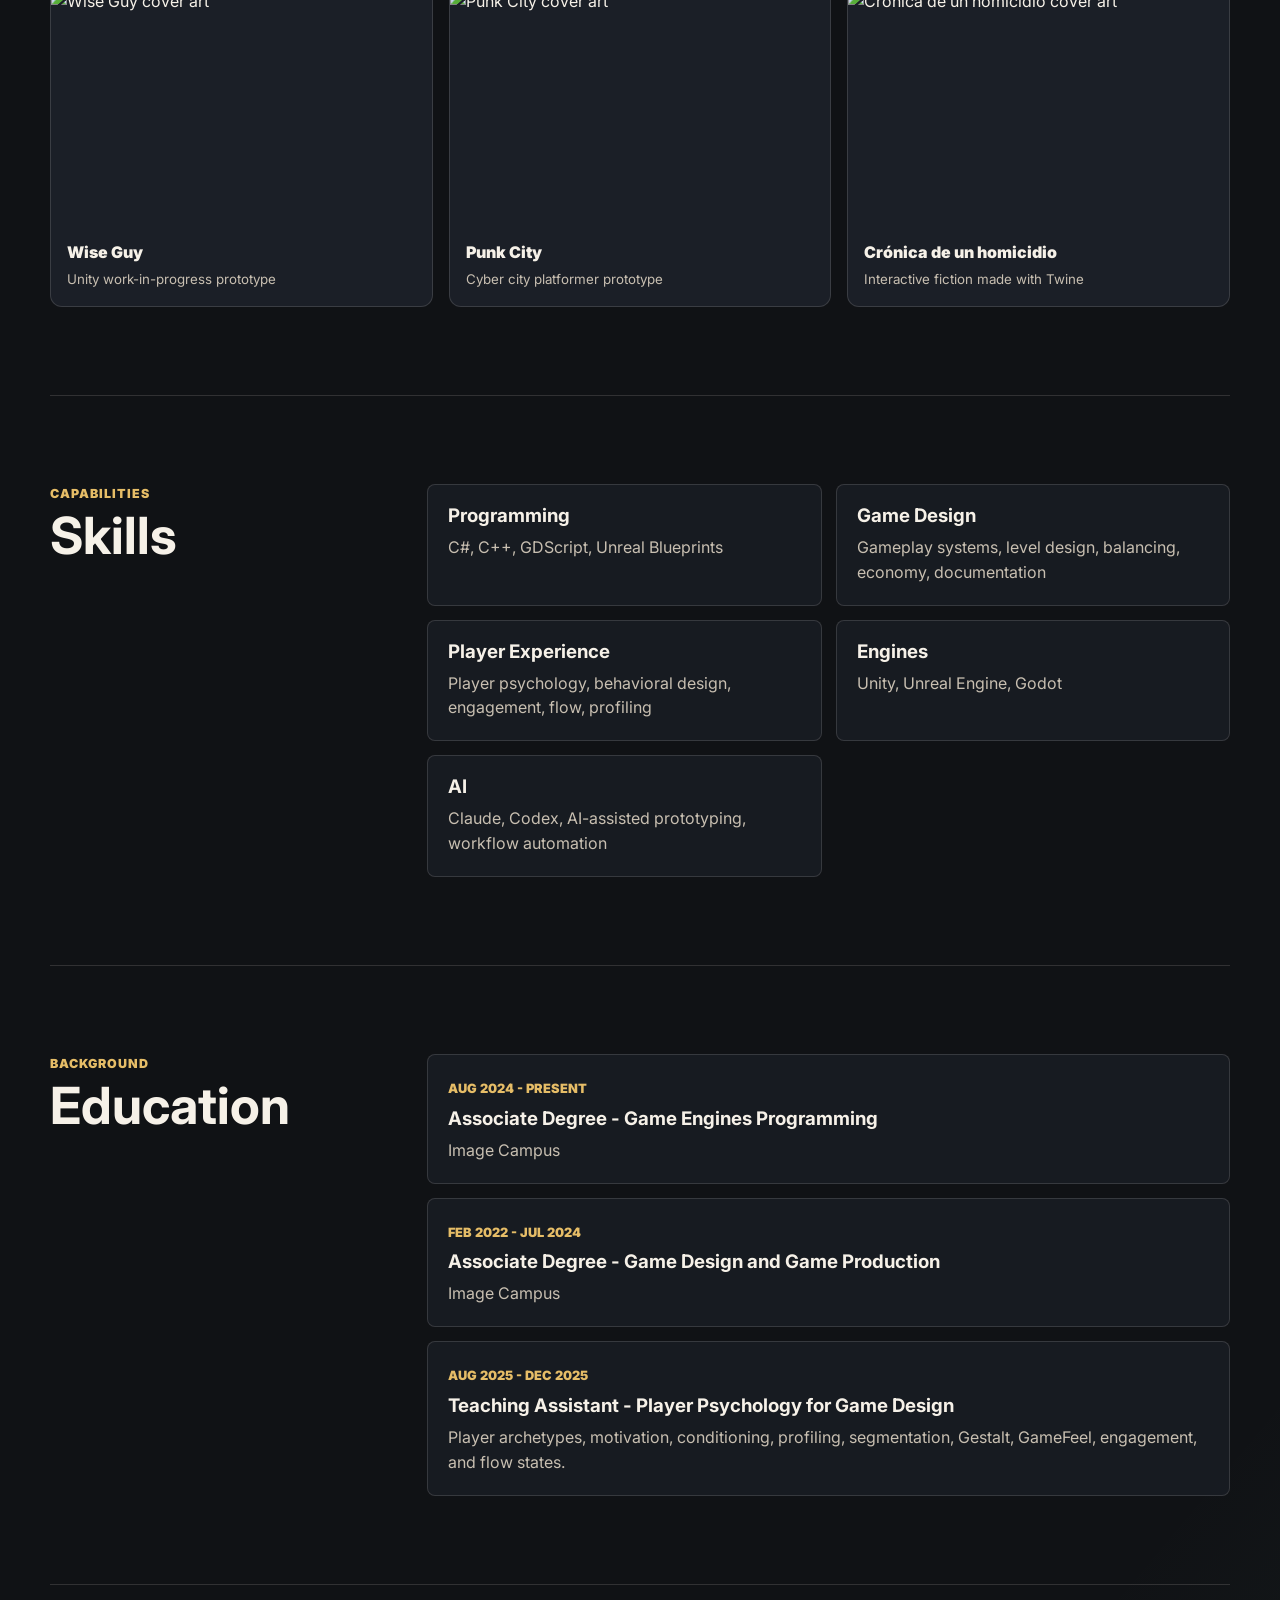
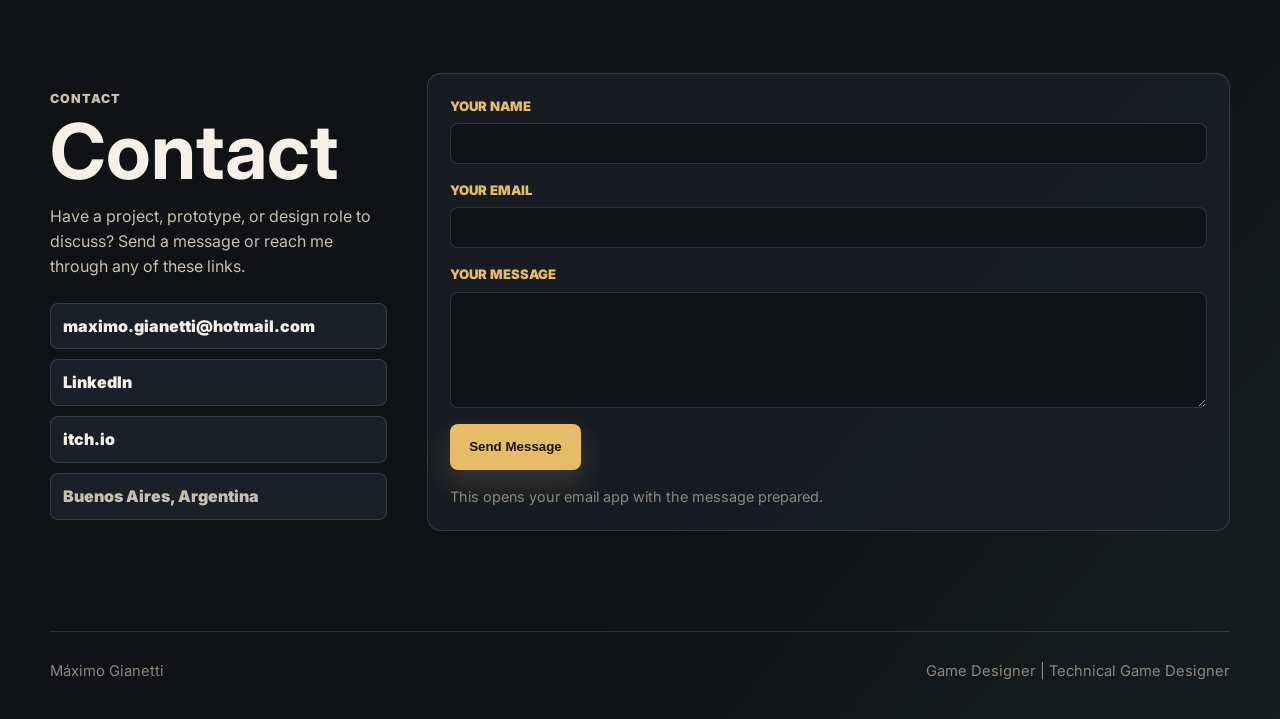
==== commit 68877384: "Portfolio V2" ====
--- a/index.html
+++ b/index.html
@@ -80,86 +80,10 @@
 
         <div class="featured-grid">
           <article class="project-card feature-card">
-            <div class="project-media project-media-code" aria-hidden="true">
-              <span>Dialogue Graph</span>
-            </div>
-            <div class="project-content">
-              <p class="project-meta">Unreal Engine | Blueprints</p>
-              <h3>Narrative Dialogue System</h3>
-              <p>
-                Branching dialogue system based on player choices, interactive conversation flow,
-                and narrative outcomes.
-              </p>
-              <div class="tag-row" aria-label="Project skills">
-                <span>Technical Design</span>
-                <span>Narrative Design</span>
-                <span>Blueprints</span>
-              </div>
-              <ul class="project-list">
-                <li>Designed choice-driven dialogue structure.</li>
-                <li>Built branching narrative logic and flow.</li>
-              </ul>
-              <button class="project-toggle" type="button" data-project-toggle="dialogue">
-                Open project
-              </button>
-            </div>
-          </article>
-
-          <article class="project-card feature-card">
-            <div class="project-media project-media-network" aria-hidden="true">
-              <span>Networked FPS</span>
-            </div>
-            <div class="project-content">
-              <p class="project-meta">Unity | Photon Fusion | C#</p>
-              <h3>Multiplayer FPS Prototype</h3>
-              <p>Networked FPS prototype focused on synchronized movement and shooting systems.</p>
-              <div class="tag-row" aria-label="Project skills">
-                <span>Networking</span>
-                <span>Combat Systems</span>
-                <span>Unity</span>
-              </div>
-              <ul class="project-list">
-                <li>Implemented multiplayer networking with Photon Fusion.</li>
-                <li>Developed synced movement and combat interactions.</li>
-              </ul>
-              <button class="project-toggle" type="button" data-project-toggle="fps">
-                Open project
-              </button>
-            </div>
-          </article>
-
-          <article class="project-card feature-card">
-            <img
-              src="https://img.itch.zone/aW1nLzIxMzMwMDUyLnBuZw==/508x254%23mb/Fp7CeF.png"
-              alt="Rainbow High Survivors cover art"
-              class="project-image"
-            />
-            <div class="project-content">
-              <p class="project-meta">Godot | GDScript</p>
-              <h3>Survivor Roguelike Prototype</h3>
-              <p>
-                Roguelike shoot 'em up prototype with spawn waves, upgrades, combat loops, and
-                difficulty scaling.
-              </p>
-              <div class="tag-row" aria-label="Project skills">
-                <span>GDScript</span>
-                <span>Spawn Systems</span>
-                <span>Difficulty Scaling</span>
-              </div>
-              <a href="https://maxigianetti.itch.io/rainbow-high-survivors" target="_blank" rel="noreferrer">
-                View on itch.io
-              </a>
-              <button class="project-toggle" type="button" data-project-toggle="survivor">
-                Open project
-              </button>
-            </div>
-          </article>
-
-          <article class="project-card feature-card">
             <img
               src="https://img.itch.zone/aW1nLzE1MjUyMzM3LnBuZw==/508x254%23mb/o8MF5o.png"
               alt="Weather Guardian cover art"
-              class="project-image"
+              class="project-image project-image-title-safe"
             />
             <div class="project-content">
               <p class="project-meta">Unity | C# | Level Design</p>
@@ -181,6 +105,91 @@
               </button>
             </div>
           </article>
+
+          <article class="project-card feature-card">
+            <img
+              src="assets/socrates/main-menu.png"
+              alt="Socrates main menu screenshot"
+              class="project-image project-image-title-safe"
+            />
+            <div class="project-content">
+              <p class="project-meta">Unreal Engine | Blueprints</p>
+              <h3>Socrates</h3>
+              <p>
+                Narrative prototype focused on branching dialogue, quest flow, and player choices.
+              </p>
+              <div class="tag-row" aria-label="Project skills">
+                <span>Technical Design</span>
+                <span>Narrative Design</span>
+                <span>Blueprints</span>
+              </div>
+              <ul class="project-list">
+                <li>Designed choice-driven dialogue structure.</li>
+                <li>Built branching narrative logic and flow.</li>
+              </ul>
+              <a href="https://maxigianetti.itch.io/socrates" target="_blank" rel="noreferrer">
+                View on itch.io
+              </a>
+              <button class="project-toggle" type="button" data-project-toggle="dialogue">
+                Open project
+              </button>
+            </div>
+          </article>
+
+          <article class="project-card feature-card">
+            <img
+              src="assets/fusion-shooter/cover.png"
+              alt="Fusion Shooter Online cover art"
+              class="project-image project-image-title-safe"
+            />
+            <div class="project-content">
+              <p class="project-meta">Unity | Photon Fusion | C#</p>
+              <h3>Fusion Shooter Online</h3>
+              <p>Online FPS prototype focused on synchronized movement and shooting systems.</p>
+              <div class="tag-row" aria-label="Project skills">
+                <span>Networking</span>
+                <span>Combat Systems</span>
+                <span>Unity</span>
+              </div>
+              <ul class="project-list">
+                <li>Implemented multiplayer networking with Photon Fusion.</li>
+                <li>Developed synced movement and combat interactions.</li>
+              </ul>
+              <a href="https://maxigianetti.itch.io/fusion-shooter-online" target="_blank" rel="noreferrer">
+                View on itch.io
+              </a>
+              <button class="project-toggle" type="button" data-project-toggle="fps">
+                Open project
+              </button>
+            </div>
+          </article>
+
+          <article class="project-card feature-card">
+            <img
+              src="assets/rainbow-high-survivors/cover.png"
+              alt="Rainbow High Survivors cover art"
+              class="project-image project-image-title-safe"
+            />
+            <div class="project-content">
+              <p class="project-meta">Godot | GDScript</p>
+              <h3>Rainbow High Survivors</h3>
+              <p>
+                Roguelike shoot 'em up prototype with spawn waves, upgrades, combat loops, and
+                difficulty scaling.
+              </p>
+              <div class="tag-row" aria-label="Project skills">
+                <span>GDScript</span>
+                <span>Spawn Systems</span>
+                <span>Difficulty Scaling</span>
+              </div>
+              <a href="https://maxigianetti.itch.io/rainbow-high-survivors" target="_blank" rel="noreferrer">
+                View on itch.io
+              </a>
+              <button class="project-toggle" type="button" data-project-toggle="survivor">
+                Open project
+              </button>
+            </div>
+          </article>
         </div>
 
         <div class="project-sections" aria-live="polite">
@@ -188,12 +197,12 @@
             <div class="project-section-header">
               <div>
                 <p class="section-kicker">Project</p>
-                <h3>Narrative Dialogue System</h3>
+                <h3>Socrates</h3>
               </div>
               <button class="project-close" type="button" data-project-close>Back to projects</button>
             </div>
             <div class="project-showcase">
-              <div class="project-video-placeholder">Add trailer, gameplay capture, or dialogue demo</div>
+              <img src="assets/socrates/main-menu.png" alt="Socrates main menu screenshot" />
               <div class="project-facts">
                 <span>Role</span><strong>Gameplay Designer & Programmer</strong>
                 <span>Tools</span><strong>Unreal Engine, Blueprints</strong>
@@ -203,21 +212,21 @@
             <div class="project-writeup">
               <section>
                 <h4>Overview</h4>
-                <p>Technical design prototype for choice-driven dialogue and interactive narrative flow.</p>
+                <p>Technical narrative prototype for choice-driven dialogue, quest structure, and interactive flow.</p>
               </section>
               <section>
                 <h4>Contributions</h4>
                 <p>Designed branching conversation structure and implemented player-facing dialogue logic.</p>
               </section>
               <section>
-                <h4>Media</h4>
-                <p>Use this area for screenshots of graphs, in-game UI, or a short video demo.</p>
+                <h4>Link</h4>
+                <p><a href="https://maxigianetti.itch.io/socrates" target="_blank" rel="noreferrer">View on itch.io</a></p>
               </section>
             </div>
             <div class="project-gallery">
-              <div>Add screenshot 16:9</div>
-              <div>Add graph capture 16:9</div>
-              <div>Add gameplay still 16:9</div>
+              <img src="assets/socrates/dialogue-quest.png" alt="Socrates dialogue quest screenshot" />
+              <img src="assets/socrates/socrates-view.png" alt="Socrates world view screenshot" />
+              <img src="assets/socrates/banquet-scene.png" alt="Socrates banquet scene screenshot" />
             </div>
           </article>
 
@@ -225,12 +234,12 @@
             <div class="project-section-header">
               <div>
                 <p class="section-kicker">Project</p>
-                <h3>Multiplayer FPS Prototype</h3>
+                <h3>Fusion Shooter Online</h3>
               </div>
               <button class="project-close" type="button" data-project-close>Back to projects</button>
             </div>
             <div class="project-showcase">
-              <div class="project-video-placeholder">Add trailer, gameplay capture, or network test video</div>
+              <img src="assets/fusion-shooter/cover.png" alt="Fusion Shooter Online cover art" />
               <div class="project-facts">
                 <span>Role</span><strong>Gameplay Designer & Programmer</strong>
                 <span>Tools</span><strong>Unity, Photon Fusion, C#</strong>
@@ -240,21 +249,21 @@
             <div class="project-writeup">
               <section>
                 <h4>Overview</h4>
-                <p>Networked FPS prototype focused on readable movement, shooting, and multiplayer sync.</p>
+                <p>Online FPS prototype focused on readable movement, shooting, and multiplayer sync.</p>
               </section>
               <section>
                 <h4>Contributions</h4>
                 <p>Implemented Photon Fusion networking and synchronized player movement and combat interactions.</p>
               </section>
               <section>
-                <h4>Media</h4>
-                <p>Use this area for clips showing multiplayer sync, weapons, or movement tests.</p>
+                <h4>Link</h4>
+                <p><a href="https://maxigianetti.itch.io/fusion-shooter-online" target="_blank" rel="noreferrer">View on itch.io</a></p>
               </section>
             </div>
             <div class="project-gallery">
-              <div>Add gameplay 16:9</div>
-              <div>Add sync test 16:9</div>
-              <div>Add combat screenshot 16:9</div>
+              <img src="assets/fusion-shooter/gameplay-bank.png" alt="Fusion Shooter Online bank vault gameplay screenshot" />
+              <img src="assets/fusion-shooter/gameplay-office.png" alt="Fusion Shooter Online office combat gameplay screenshot" />
+              <img src="assets/fusion-shooter/gameplay-jewellery.png" alt="Fusion Shooter Online jewellery area gameplay screenshot" />
             </div>
           </article>
 
@@ -262,12 +271,12 @@
             <div class="project-section-header">
               <div>
                 <p class="section-kicker">Project</p>
-                <h3>Survivor Roguelike Prototype</h3>
+                <h3>Rainbow High Survivors</h3>
               </div>
               <button class="project-close" type="button" data-project-close>Back to projects</button>
             </div>
             <div class="project-showcase">
-              <img src="https://img.itch.zone/aW1nLzIxMzMwMDUyLnBuZw==/508x254%23mb/Fp7CeF.png" alt="Rainbow High Survivors cover art" />
+              <img src="assets/rainbow-high-survivors/cover.png" alt="Rainbow High Survivors cover art" />
               <div class="project-facts">
                 <span>Role</span><strong>Gameplay Designer & Programmer</strong>
                 <span>Tools</span><strong>Godot, GDScript</strong>
@@ -289,9 +298,9 @@
               </section>
             </div>
             <div class="project-gallery">
-              <div>Add gameplay 16:9</div>
-              <div>Add enemy wave 16:9</div>
-              <div>Add upgrade UI 16:9</div>
+              <img src="assets/rainbow-high-survivors/gameplay-boss.png" alt="Rainbow High Survivors boss wave gameplay screenshot" />
+              <img src="assets/rainbow-high-survivors/gameplay-level-up.png" alt="Rainbow High Survivors level up selection screenshot" />
+              <img src="assets/rainbow-high-survivors/gameplay-hallway.png" alt="Rainbow High Survivors hallway combat gameplay screenshot" />
             </div>
           </article>
 
@@ -304,7 +313,14 @@
               <button class="project-close" type="button" data-project-close>Back to projects</button>
             </div>
             <div class="project-showcase">
-              <img src="https://img.itch.zone/aW1nLzE1MjUyMzM3LnBuZw==/508x254%23mb/o8MF5o.png" alt="Weather Guardian cover art" />
+              <iframe
+                class="project-video"
+                src="https://www.youtube.com/embed/tu0piFZDmZg"
+                title="Weather Guardian gameplay video"
+                allow="accelerometer; autoplay; clipboard-write; encrypted-media; gyroscope; picture-in-picture; web-share"
+                referrerpolicy="strict-origin-when-cross-origin"
+                allowfullscreen
+              ></iframe>
               <div class="project-facts">
                 <span>Role</span><strong>Game and Level Designer</strong>
                 <span>Tools</span><strong>Unity, C#</strong>
@@ -326,9 +342,9 @@
               </section>
             </div>
             <div class="project-gallery">
-              <div>Add gameplay 16:9</div>
-              <div>Add level route 16:9</div>
-              <div>Add collectible path 16:9</div>
+              <img src="assets/weather-guardian/gameplay-rain-bridge.png" alt="Weather Guardian rainy bridge gameplay screenshot" />
+              <img src="assets/weather-guardian/gameplay-climb.png" alt="Weather Guardian cliff climbing gameplay screenshot" />
+              <img src="assets/weather-guardian/main-menu.png" alt="Weather Guardian main menu screenshot" />
             </div>
           </article>
         </div>
@@ -380,6 +396,10 @@
             <h3>Engines</h3>
             <p>Unity, Unreal Engine, Godot</p>
           </div>
+          <div>
+            <h3>AI</h3>
+            <p>Claude, Codex, AI-assisted prototyping, workflow automation</p>
+          </div>
         </div>
       </section>
 
@@ -444,6 +464,16 @@
       </section>
     </main>
 
+    <div class="lightbox" id="gallery-lightbox" hidden>
+      <button class="lightbox-close" type="button" data-lightbox-close aria-label="Close image viewer">Close</button>
+      <button class="lightbox-nav lightbox-prev" type="button" data-lightbox-prev aria-label="Previous image">Prev</button>
+      <figure class="lightbox-figure">
+        <img src="" alt="" data-lightbox-image />
+        <figcaption data-lightbox-caption></figcaption>
+      </figure>
+      <button class="lightbox-nav lightbox-next" type="button" data-lightbox-next aria-label="Next image">Next</button>
+    </div>
+
     <footer class="site-footer">
       <span>Máximo Gianetti</span>
       <span>Game Designer | Technical Game Designer</span>
--- a/styles.css
+++ b/styles.css
@@ -35,6 +35,10 @@
   line-height: 1.55;
 }
 
+body.is-lightbox-open {
+  overflow: hidden;
+}
+
 ::selection {
   background: rgba(230, 189, 103, 0.28);
 }
@@ -322,7 +326,7 @@
 
 .feature-card {
   display: grid;
-  grid-template-rows: 230px 1fr;
+  grid-template-rows: 280px 1fr;
 }
 
 .project-image,
@@ -332,6 +336,10 @@
   object-fit: cover;
   background: var(--panel-strong);
   transition: transform 420ms ease, filter 420ms ease;
+}
+
+.project-image-title-safe {
+  object-position: top center;
 }
 
 .project-card:hover .project-image,
@@ -506,6 +514,7 @@
 }
 
 .project-showcase > img,
+.project-video,
 .project-video-placeholder {
   width: 100%;
   aspect-ratio: 16 / 9;
@@ -581,8 +590,10 @@
   margin-top: 18px;
 }
 
-.project-gallery div {
-  display: grid;
+.project-gallery div,
+.project-gallery img {
+  display: grid;
+  width: 100%;
   aspect-ratio: 16 / 9;
   place-items: center;
   border: 1px dashed rgba(246, 241, 232, 0.24);
@@ -591,6 +602,95 @@
   color: var(--subtle);
   font-weight: 900;
   text-align: center;
+}
+
+.project-gallery img {
+  border-style: solid;
+  cursor: zoom-in;
+  object-fit: cover;
+}
+
+.project-gallery img:focus-visible {
+  outline: 3px solid rgba(230, 189, 103, 0.78);
+  outline-offset: 3px;
+}
+
+.lightbox {
+  position: fixed;
+  inset: 0;
+  z-index: 100;
+  display: grid;
+  grid-template-columns: minmax(44px, 0.08fr) minmax(0, 1fr) minmax(44px, 0.08fr);
+  gap: 14px;
+  align-items: center;
+  padding: clamp(14px, 3vw, 34px);
+  background: rgba(8, 10, 13, 0.92);
+  backdrop-filter: blur(14px);
+}
+
+.lightbox[hidden] {
+  display: none;
+}
+
+.lightbox-figure {
+  display: grid;
+  gap: 12px;
+  min-width: 0;
+  margin: 0;
+}
+
+.lightbox-figure img {
+  max-width: 100%;
+  max-height: min(78vh, 820px);
+  justify-self: center;
+  border: 1px solid var(--line);
+  border-radius: 10px;
+  object-fit: contain;
+  box-shadow: var(--shadow);
+}
+
+.lightbox-figure figcaption {
+  color: var(--muted);
+  font-weight: 800;
+  text-align: center;
+}
+
+.lightbox-close,
+.lightbox-nav {
+  border: 1px solid var(--line);
+  border-radius: 8px;
+  background: rgba(246, 241, 232, 0.08);
+  color: var(--text);
+  font: inherit;
+  font-weight: 900;
+  cursor: pointer;
+  transition: transform 180ms ease, border-color 180ms ease, background 180ms ease;
+}
+
+.lightbox-close:hover,
+.lightbox-close:focus-visible,
+.lightbox-nav:hover,
+.lightbox-nav:focus-visible {
+  transform: translateY(-1px);
+  border-color: rgba(230, 189, 103, 0.54);
+  background: rgba(230, 189, 103, 0.14);
+}
+
+.lightbox-close {
+  position: absolute;
+  top: clamp(14px, 3vw, 28px);
+  right: clamp(14px, 3vw, 28px);
+  min-height: 42px;
+  padding: 0 14px;
+}
+
+.lightbox-nav {
+  min-height: 54px;
+  padding: 0 12px;
+}
+
+.project-video {
+  display: block;
 }
 
 .archive-grid {
@@ -828,7 +928,7 @@
   }
 
   .feature-card {
-    grid-template-rows: 210px 1fr;
+    grid-template-rows: 240px 1fr;
   }
 
   .project-section-header,
@@ -843,6 +943,20 @@
   .project-writeup,
   .project-gallery {
     grid-template-columns: 1fr;
+  }
+
+  .lightbox {
+    grid-template-columns: 1fr 1fr;
+    align-content: center;
+  }
+
+  .lightbox-figure {
+    grid-column: 1 / -1;
+    order: -1;
+  }
+
+  .lightbox-nav {
+    min-height: 46px;
   }
 }
 
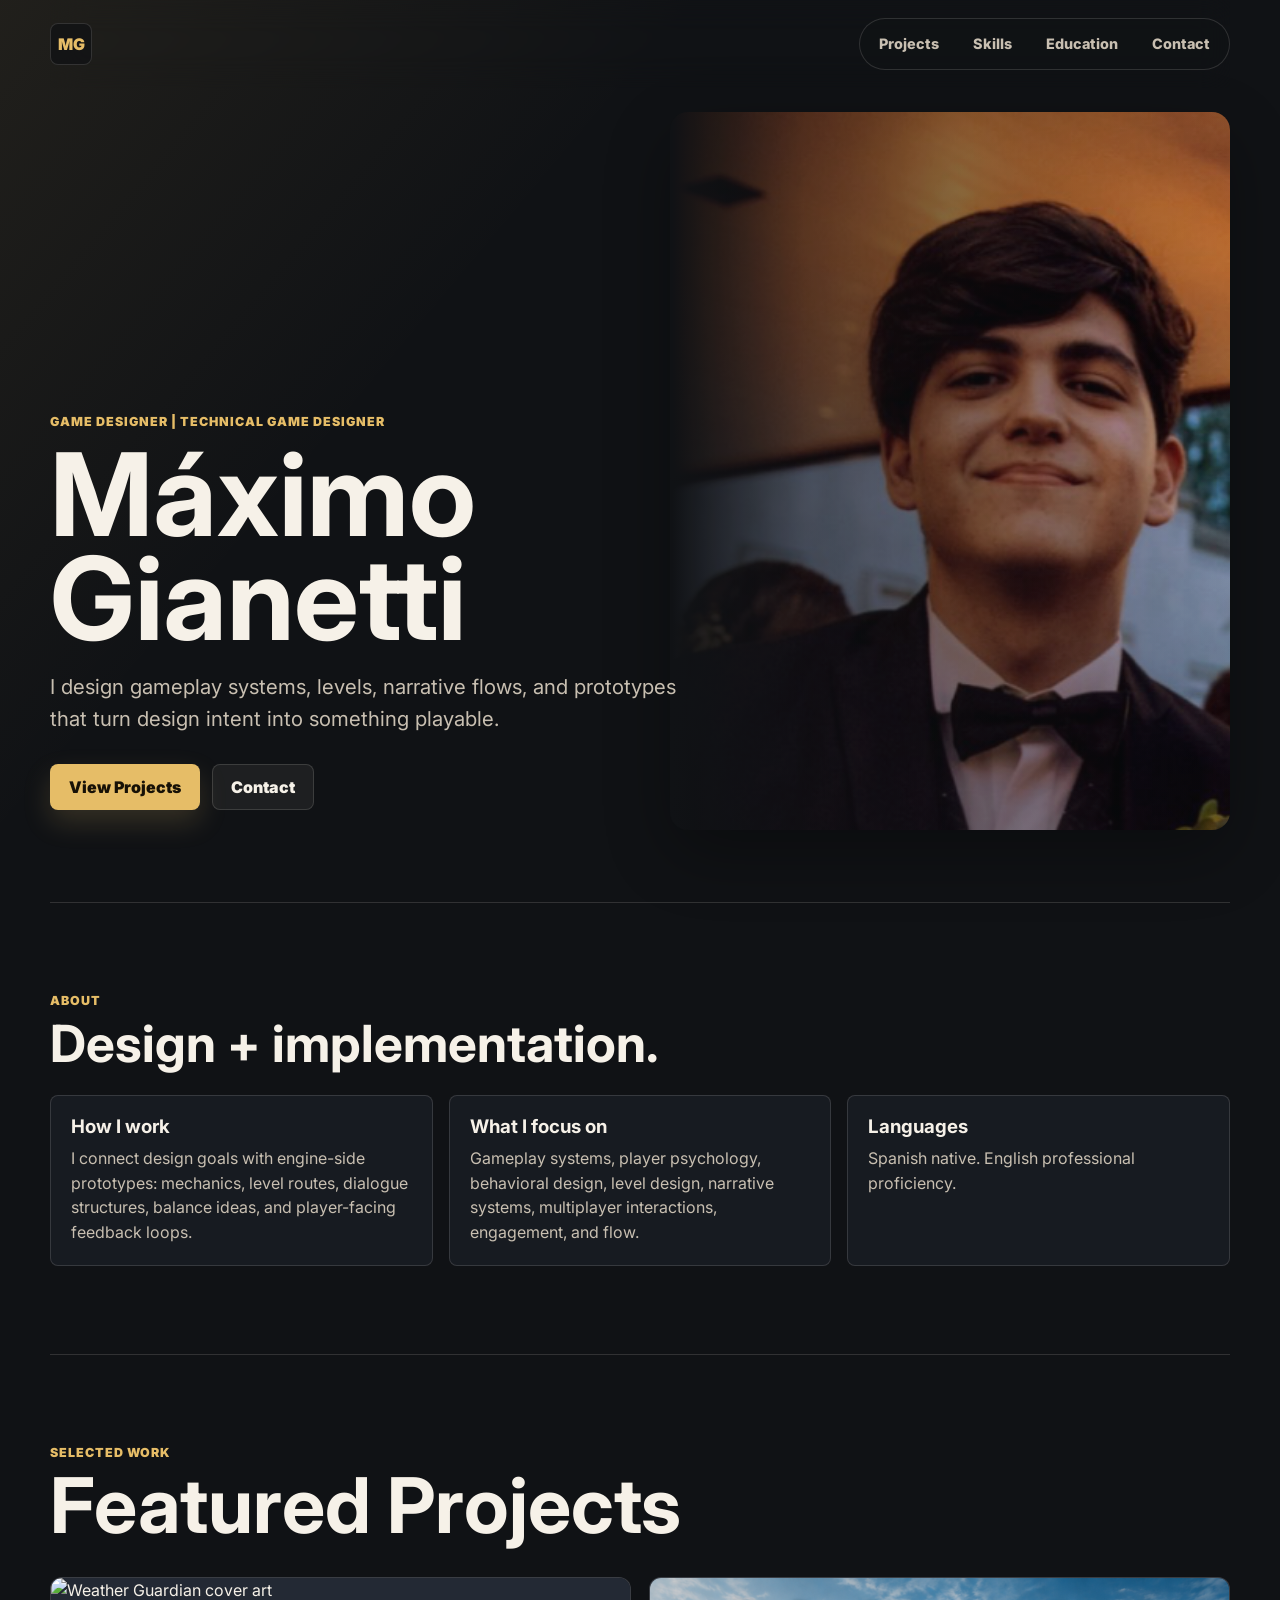
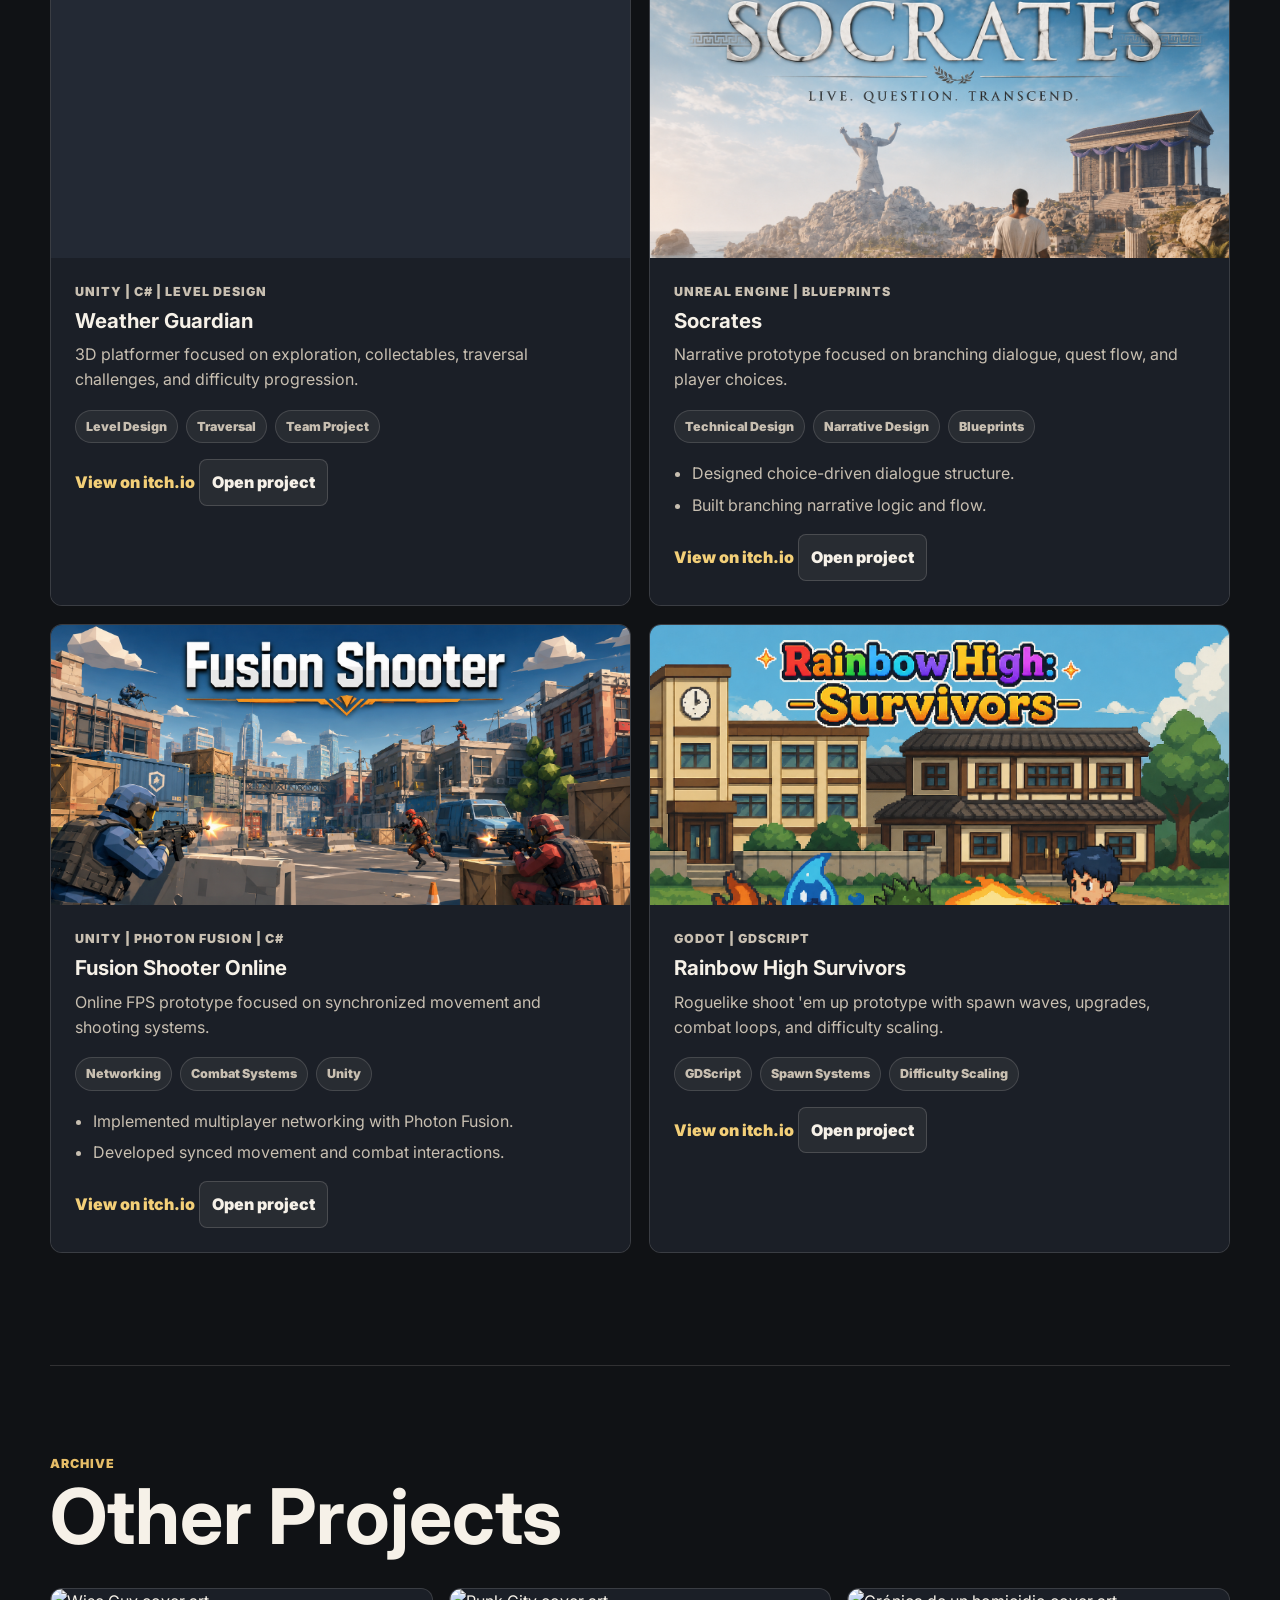
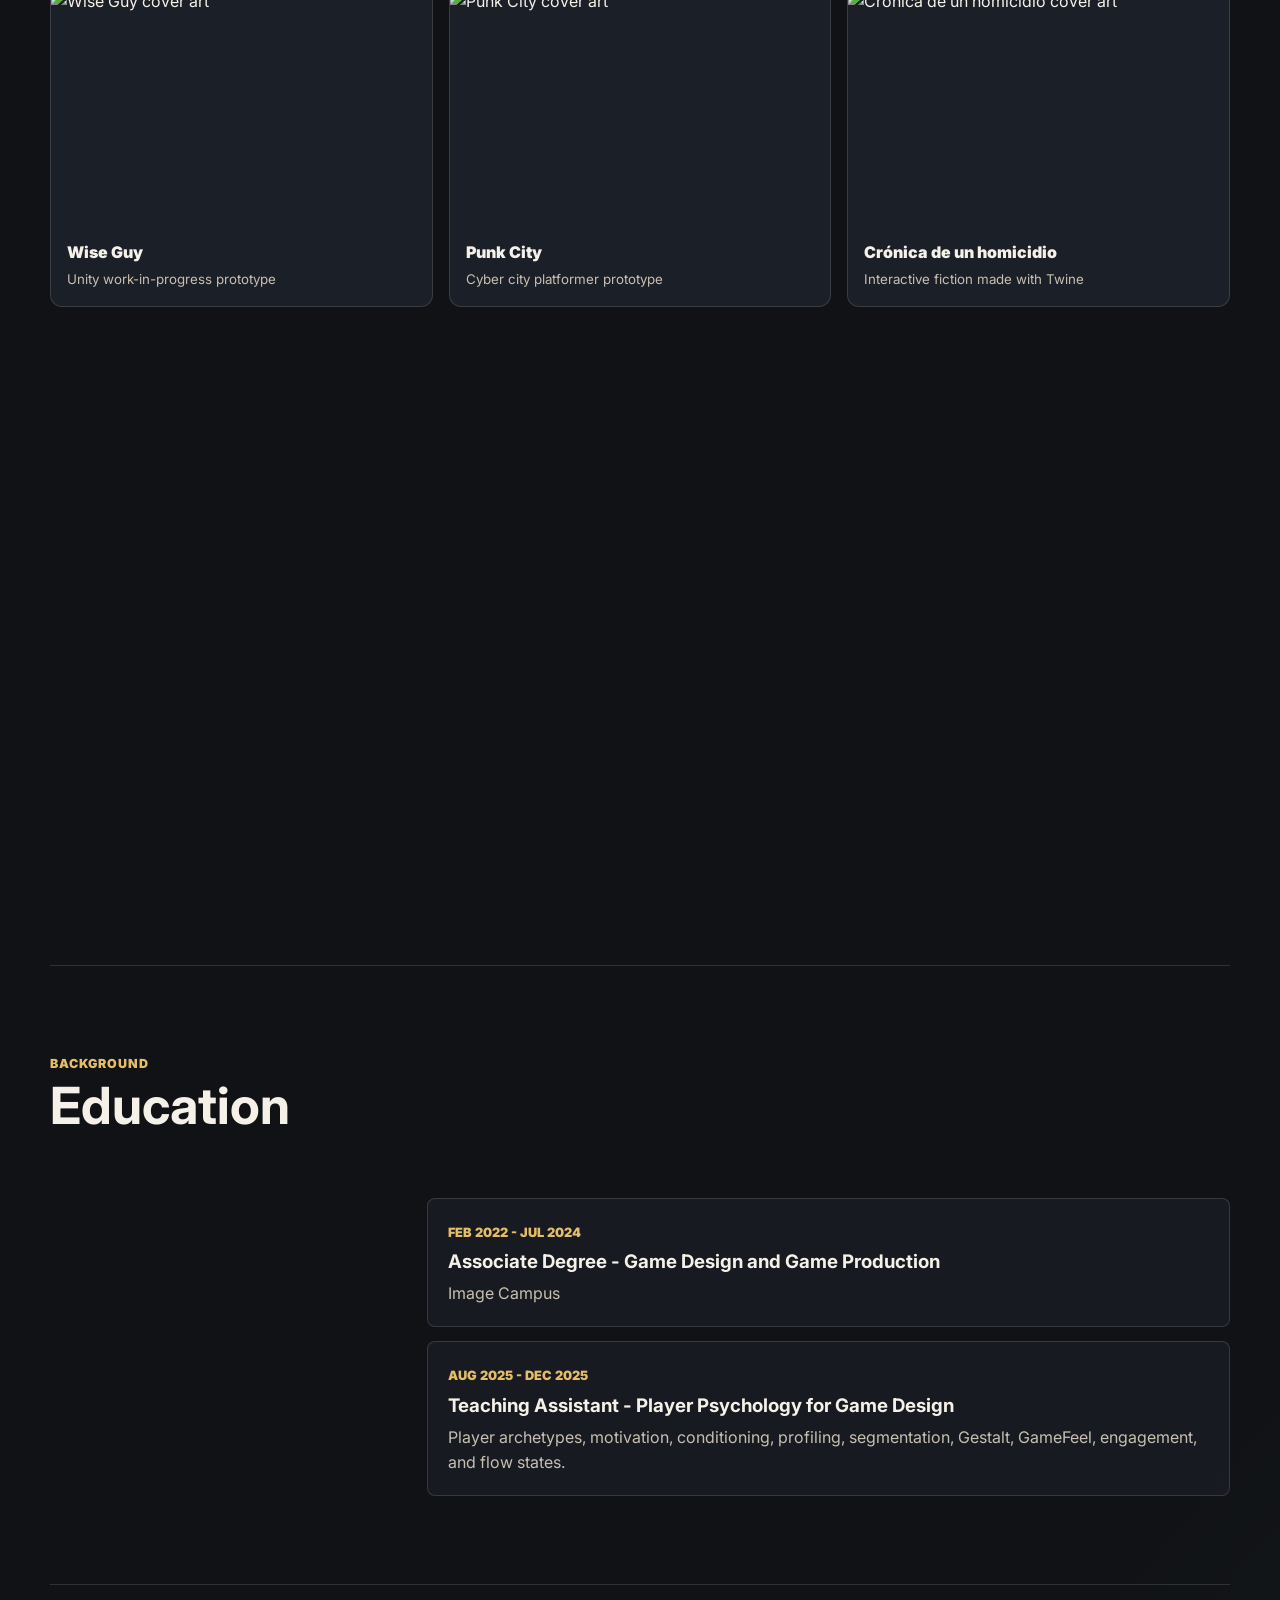
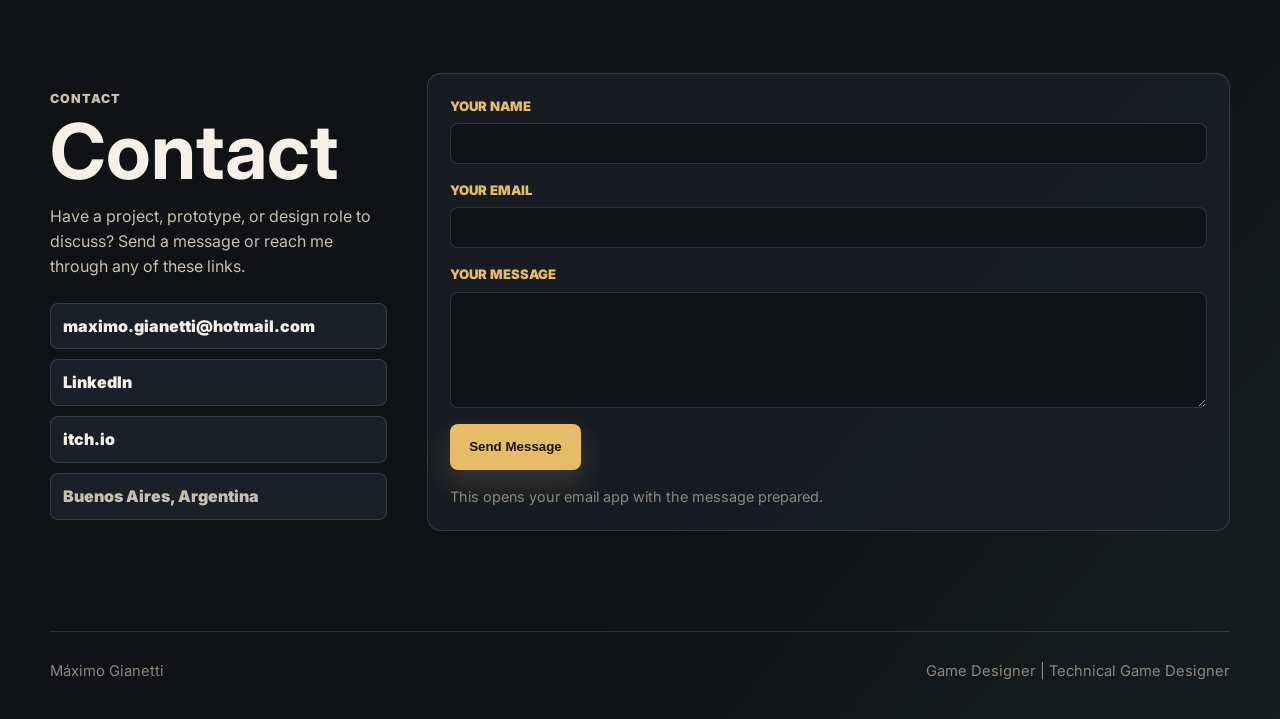
==== commit 25b03d8f: "Portfolio V3" ====
--- a/index.html
+++ b/index.html
@@ -108,8 +108,8 @@
 
           <article class="project-card feature-card">
             <img
-              src="assets/socrates/main-menu.png"
-              alt="Socrates main menu screenshot"
+              src="assets/socrates/cover.png"
+              alt="Socrates cover art"
               class="project-image project-image-title-safe"
             />
             <div class="project-content">
@@ -202,7 +202,7 @@
               <button class="project-close" type="button" data-project-close>Back to projects</button>
             </div>
             <div class="project-showcase">
-              <img src="assets/socrates/main-menu.png" alt="Socrates main menu screenshot" />
+              <img class="project-showcase-contain" src="assets/socrates/cover.png" alt="Socrates cover art" />
               <div class="project-facts">
                 <span>Role</span><strong>Gameplay Designer & Programmer</strong>
                 <span>Tools</span><strong>Unreal Engine, Blueprints</strong>
@@ -276,7 +276,7 @@
               <button class="project-close" type="button" data-project-close>Back to projects</button>
             </div>
             <div class="project-showcase">
-              <img src="assets/rainbow-high-survivors/cover.png" alt="Rainbow High Survivors cover art" />
+              <img class="project-showcase-contain" src="assets/rainbow-high-survivors/cover.png" alt="Rainbow High Survivors cover art" />
               <div class="project-facts">
                 <span>Role</span><strong>Gameplay Designer & Programmer</strong>
                 <span>Tools</span><strong>Godot, GDScript</strong>
@@ -468,7 +468,7 @@
       <button class="lightbox-close" type="button" data-lightbox-close aria-label="Close image viewer">Close</button>
       <button class="lightbox-nav lightbox-prev" type="button" data-lightbox-prev aria-label="Previous image">Prev</button>
       <figure class="lightbox-figure">
-        <img src="" alt="" data-lightbox-image />
+        <img alt="" data-lightbox-image />
         <figcaption data-lightbox-caption></figcaption>
       </figure>
       <button class="lightbox-nav lightbox-next" type="button" data-lightbox-next aria-label="Next image">Next</button>
--- a/styles.css
+++ b/styles.css
@@ -693,6 +693,11 @@
   display: block;
 }
 
+.project-showcase > .project-showcase-contain {
+  object-fit: contain;
+  background: rgba(16, 18, 21, 0.82);
+}
+
 .archive-grid {
   display: grid;
   grid-template-columns: repeat(3, minmax(0, 1fr));
@@ -875,13 +880,16 @@
   font-size: 0.92rem;
 }
 
-.js .reveal {
-  opacity: 0.94;
+.js .reveal,
+.js .reveal-item {
+  opacity: 0;
   transform: translateY(18px);
   transition: opacity 650ms ease, transform 650ms ease;
-}
-
-.js .reveal.is-visible {
+  transition-delay: var(--reveal-delay, 0ms);
+}
+
+.js .reveal.is-visible,
+.js .reveal-item.is-visible {
   opacity: 1;
   transform: translateY(0);
 }
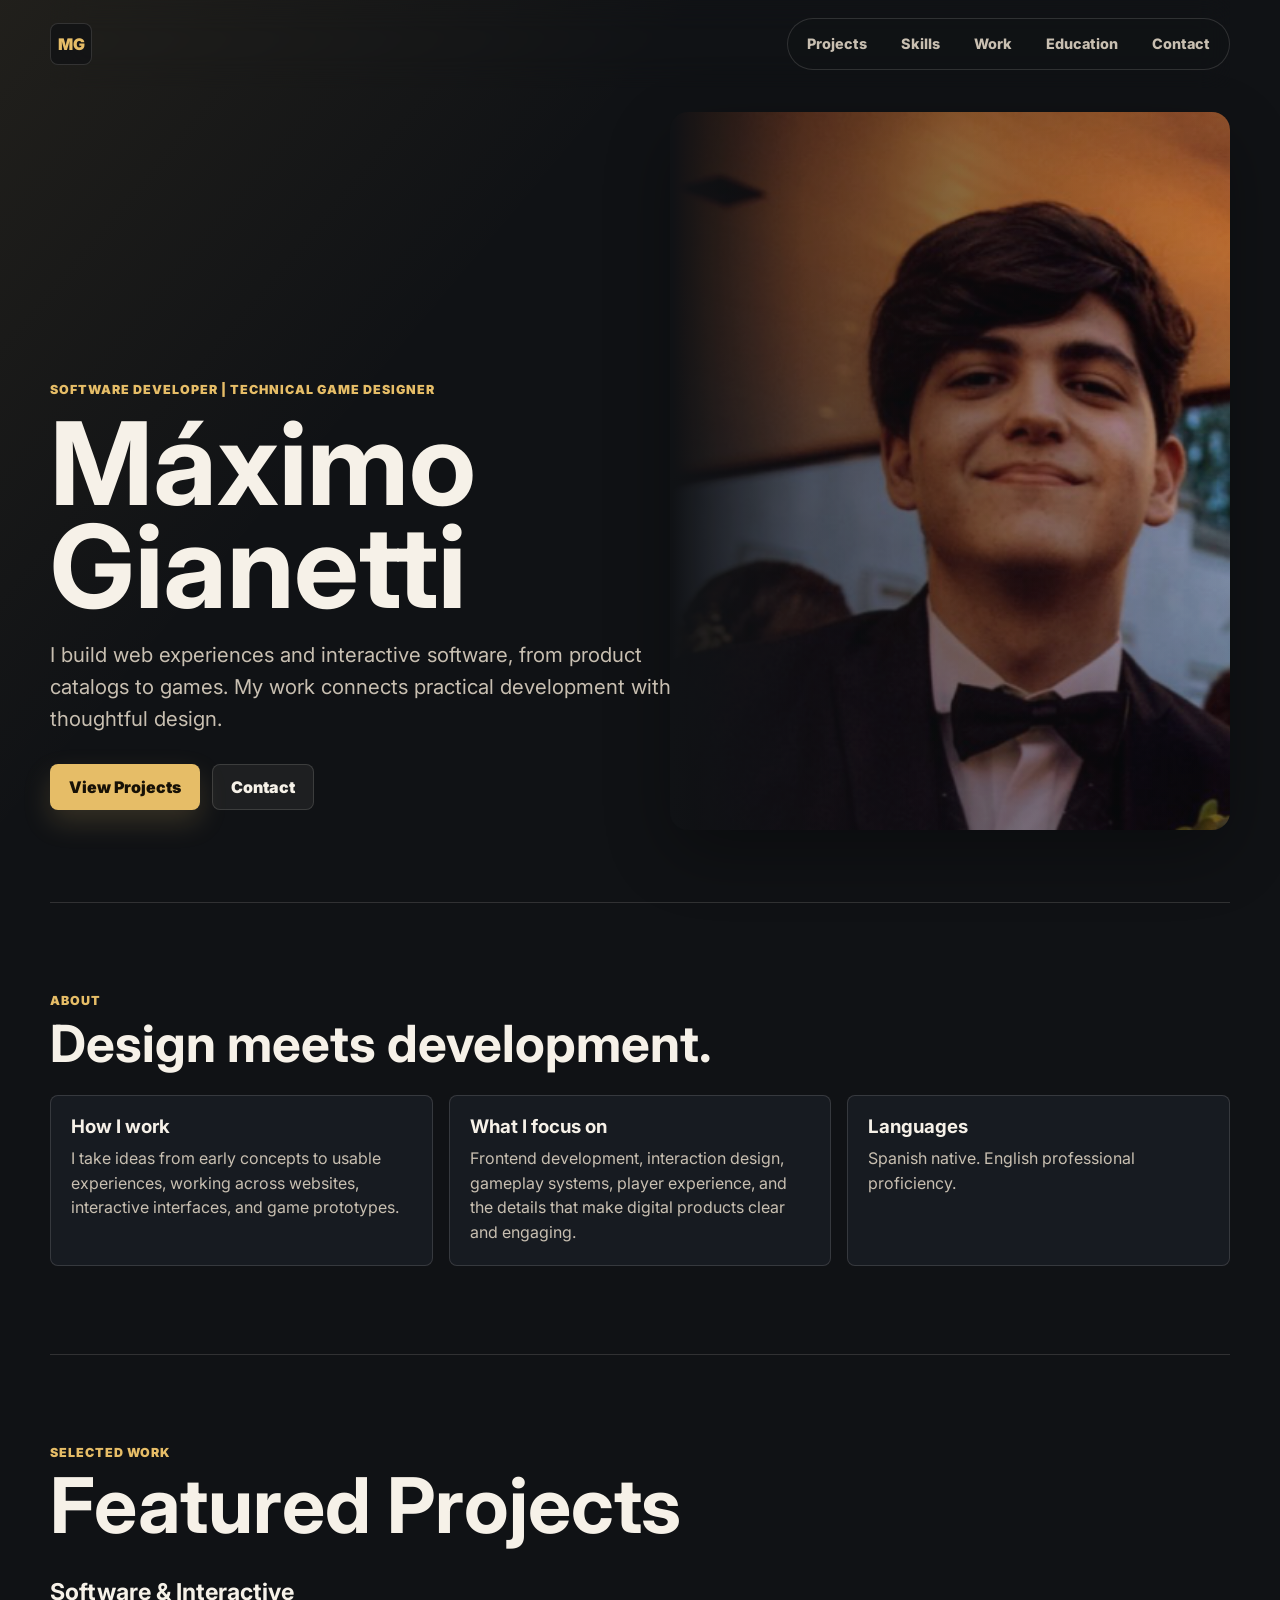
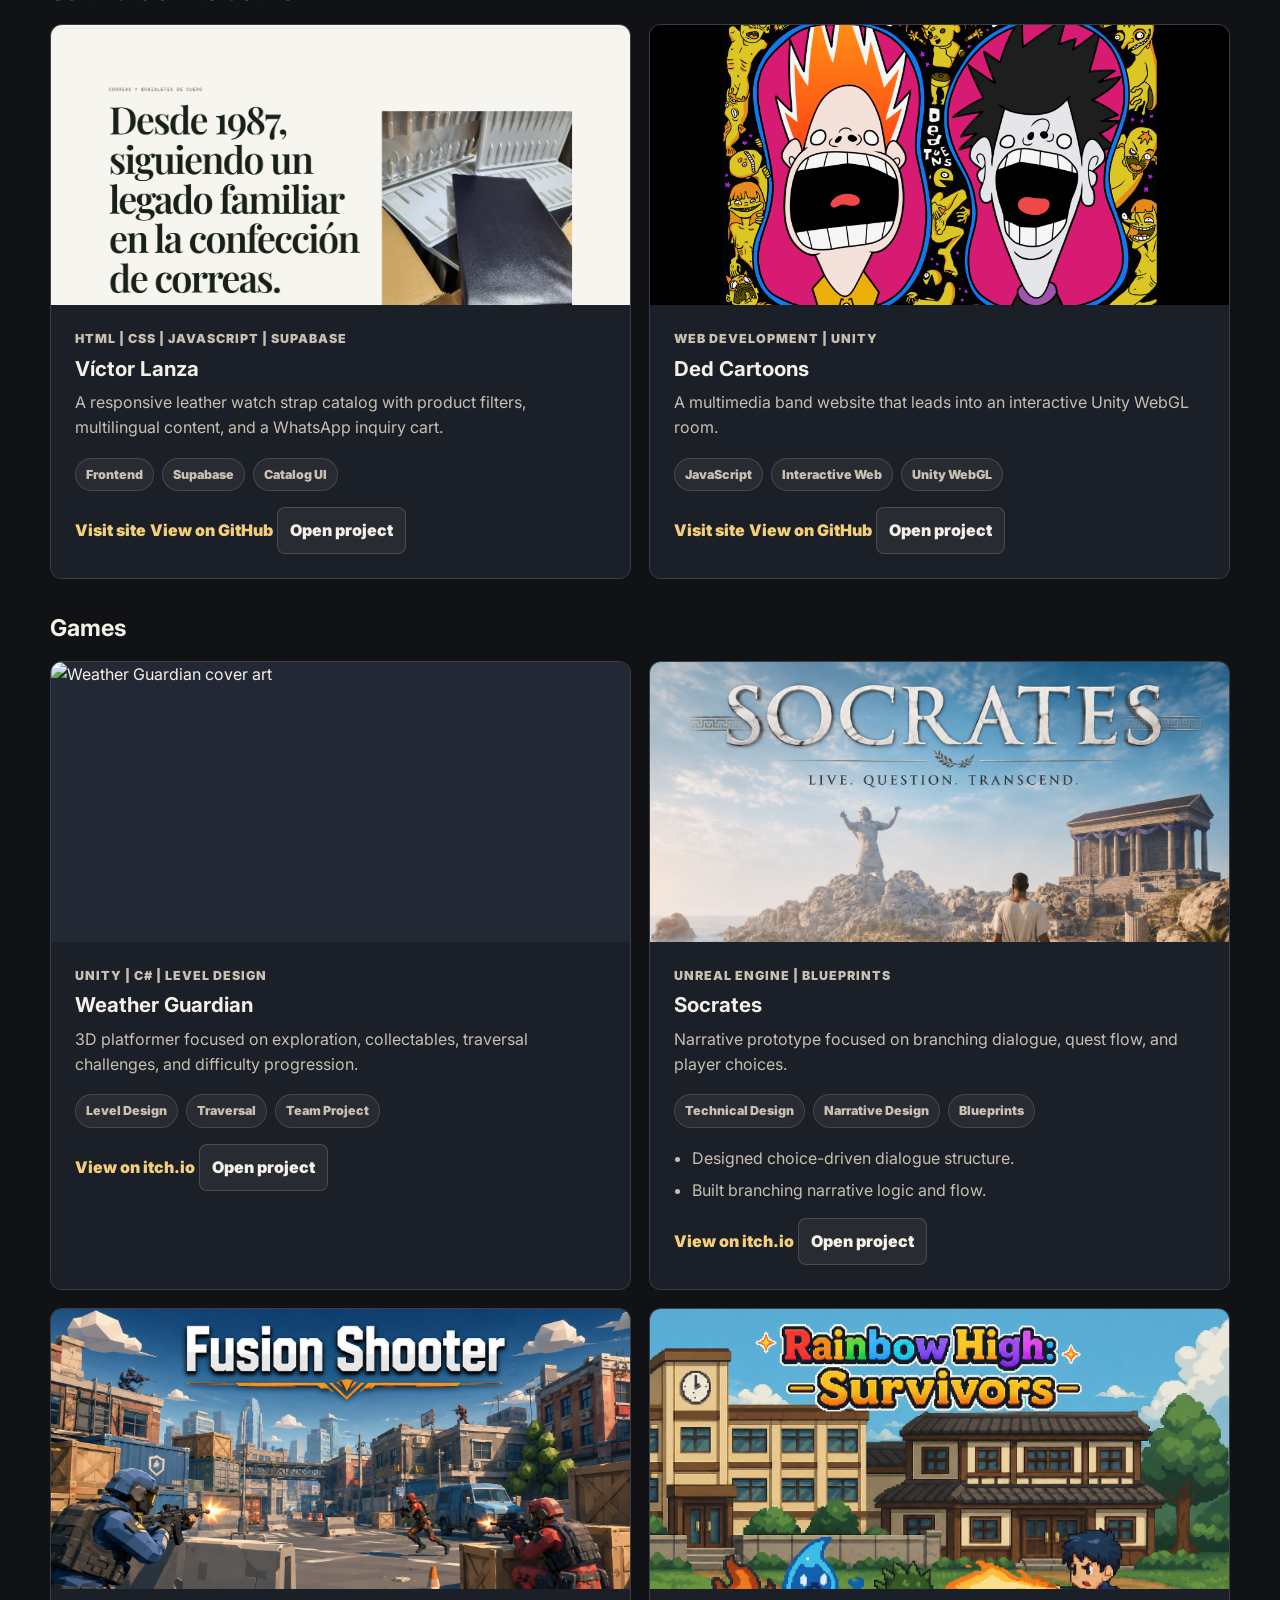
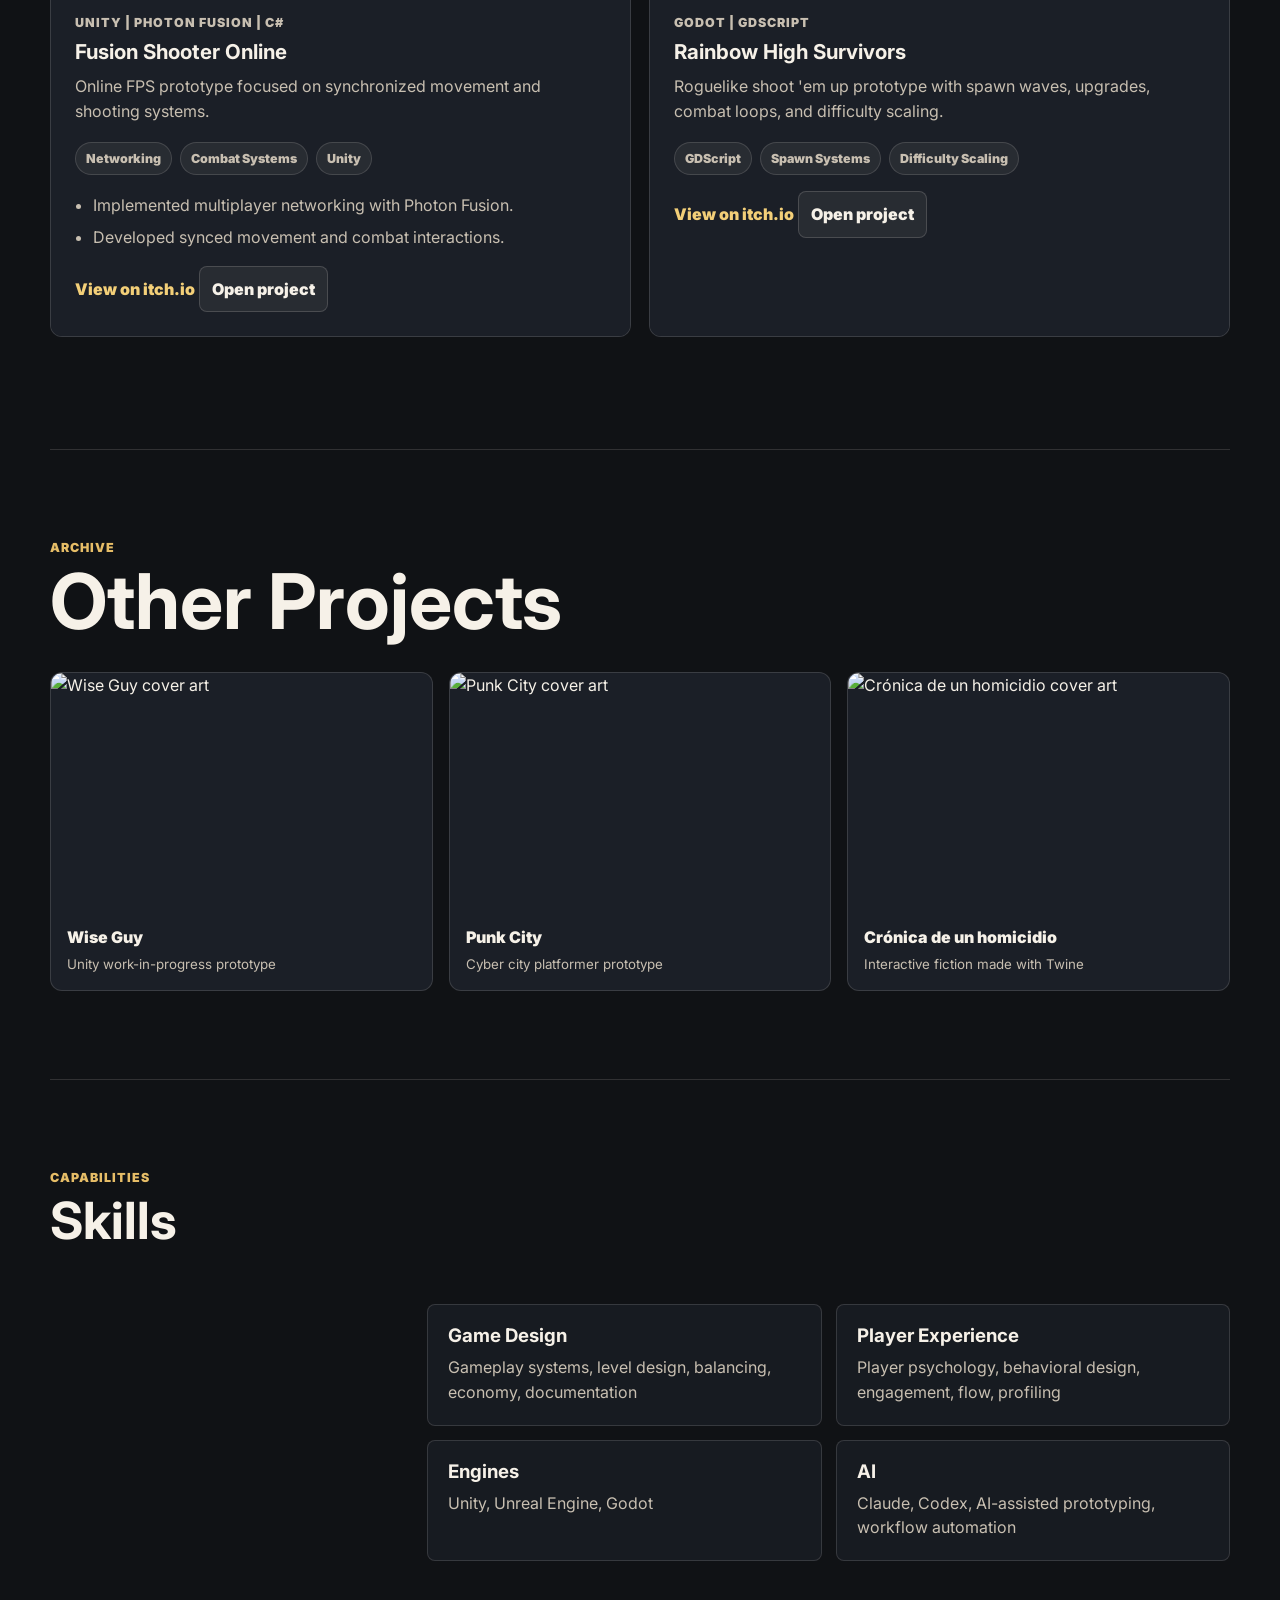
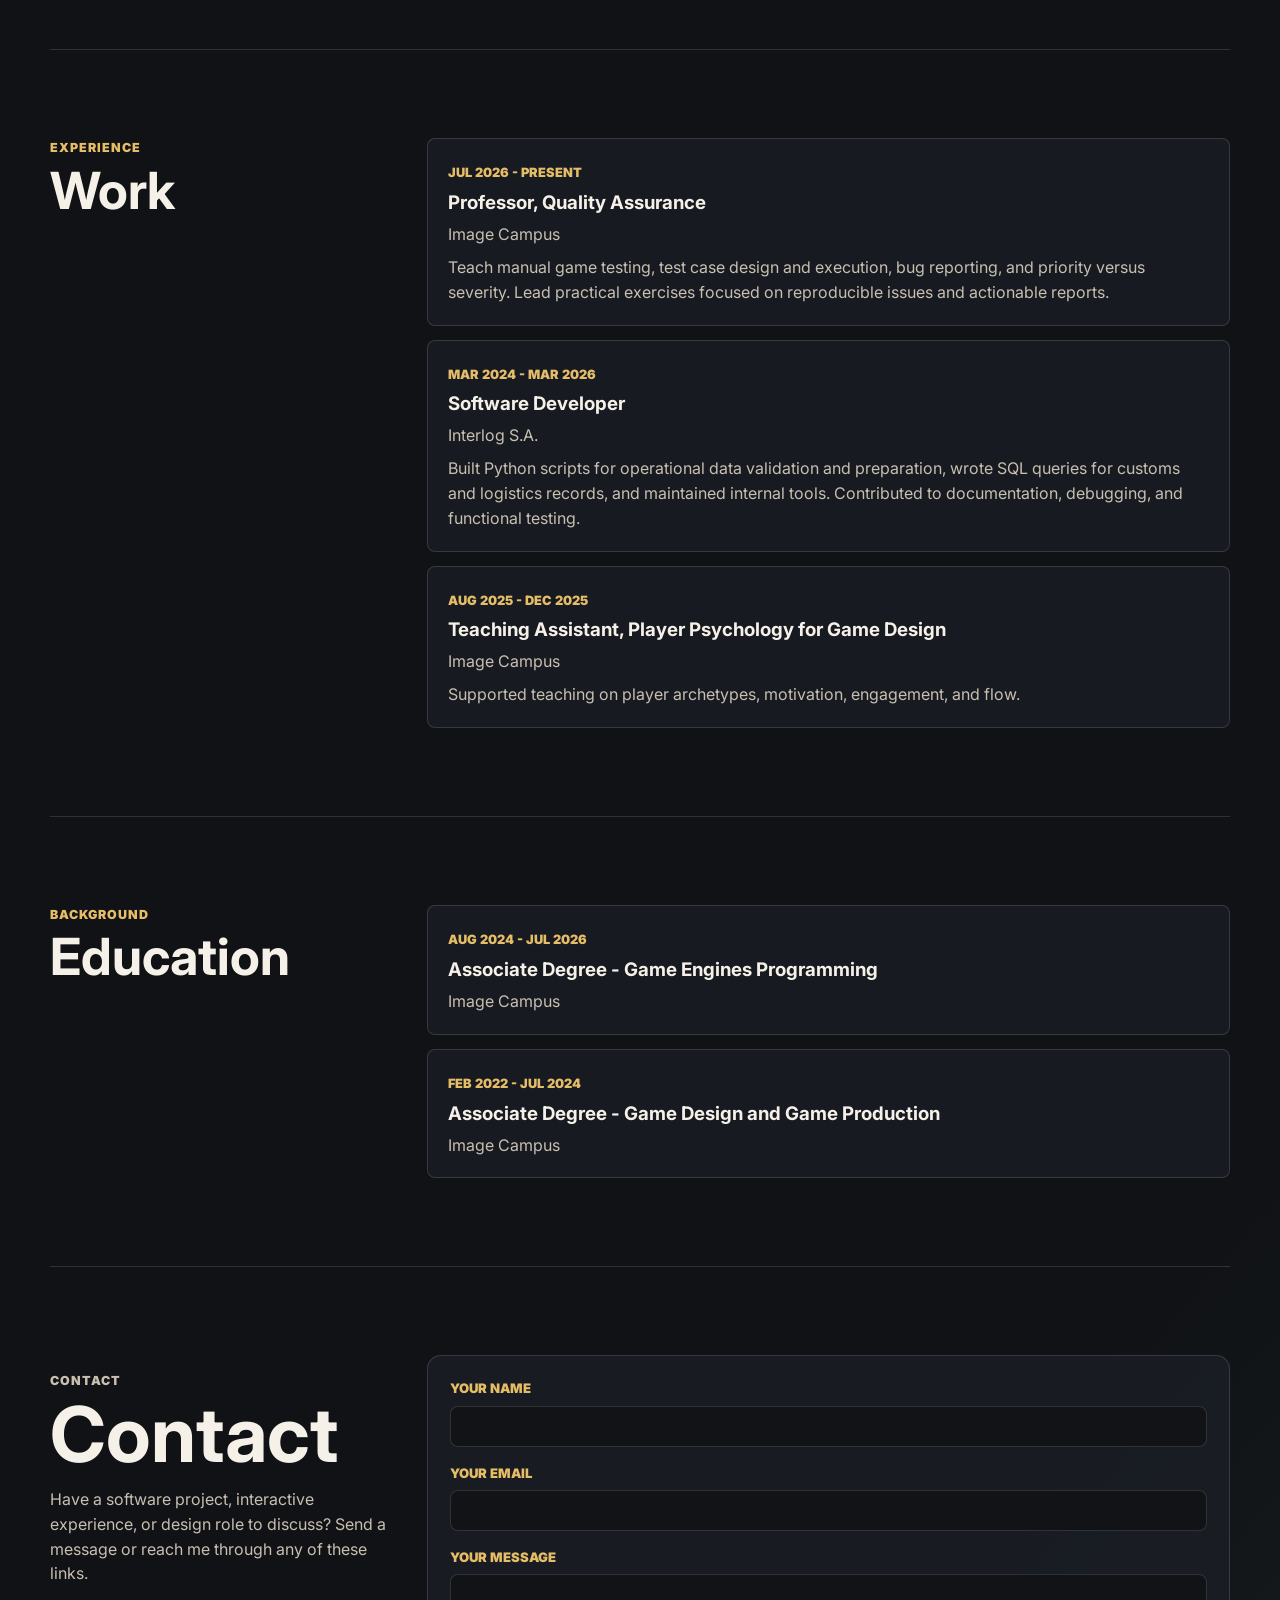
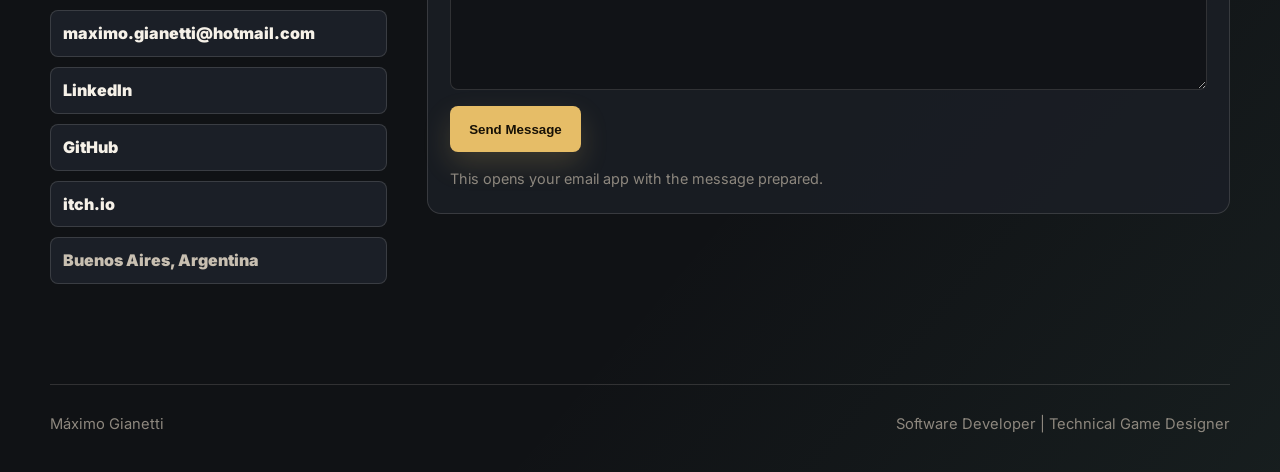
==== commit 76621560: "Portfolio V4" ====
--- a/index.html
+++ b/index.html
@@ -5,9 +5,9 @@
     <meta name="viewport" content="width=device-width, initial-scale=1.0" />
     <meta
       name="description"
-      content="Máximo Gianetti, Technical Game Designer focused on gameplay systems, player psychology, level design, and rapid prototyping."
+      content="Máximo Gianetti, software developer and technical game designer building web experiences, interactive projects, and games."
     />
-    <title>Máximo Gianetti | Technical Game Designer</title>
+    <title>Máximo Gianetti | Software Developer &amp; Game Designer</title>
     <link rel="preconnect" href="https://fonts.googleapis.com" />
     <link rel="preconnect" href="https://fonts.gstatic.com" crossorigin />
     <link
@@ -23,6 +23,7 @@
       <nav class="nav-links">
         <a href="#projects">Projects</a>
         <a href="#skills">Skills</a>
+        <a href="#work">Work</a>
         <a href="#education">Education</a>
         <a href="#contact">Contact</a>
       </nav>
@@ -32,11 +33,11 @@
       <section class="hero reveal" aria-label="Introduction">
         <div class="hero-bg" aria-hidden="true"></div>
         <div class="hero-copy">
-          <p class="eyebrow">Game Designer | Technical Game Designer</p>
+          <p class="eyebrow">Software Developer | Technical Game Designer</p>
           <h1>Máximo Gianetti</h1>
           <p class="hero-lede">
-            I design gameplay systems, levels, narrative flows, and prototypes that turn design
-            intent into something playable.
+            I build web experiences and interactive software, from product catalogs to games.
+            My work connects practical development with thoughtful design.
           </p>
           <div class="hero-actions" aria-label="Portfolio actions">
             <a class="button primary" href="#projects">View Projects</a>
@@ -48,21 +49,21 @@
       <section class="section about-section reveal" aria-labelledby="about-title">
         <div class="section-title">
           <p class="section-kicker">About</p>
-          <h2 id="about-title">Design + implementation.</h2>
+          <h2 id="about-title">Design meets development.</h2>
         </div>
         <div class="about-grid">
           <article>
             <h3>How I work</h3>
             <p>
-              I connect design goals with engine-side prototypes: mechanics, level routes,
-              dialogue structures, balance ideas, and player-facing feedback loops.
+              I take ideas from early concepts to usable experiences, working across websites,
+              interactive interfaces, and game prototypes.
             </p>
           </article>
           <article>
             <h3>What I focus on</h3>
             <p>
-              Gameplay systems, player psychology, behavioral design, level design, narrative
-              systems, multiplayer interactions, engagement, and flow.
+              Frontend development, interaction design, gameplay systems, player experience,
+              and the details that make digital products clear and engaging.
             </p>
           </article>
           <article>
@@ -78,6 +79,36 @@
           <h2 id="projects-title">Featured Projects</h2>
         </div>
 
+        <h3 class="project-group-heading">Software &amp; Interactive</h3>
+        <div class="featured-grid">
+          <article class="project-card feature-card">
+            <img src="assets/victor-lanza/site-home.png" alt="Víctor Lanza website home page" class="project-image" />
+            <div class="project-content">
+              <p class="project-meta">HTML | CSS | JavaScript | Supabase</p>
+              <h3>Víctor Lanza</h3>
+              <p>A responsive leather watch strap catalog with product filters, multilingual content, and a WhatsApp inquiry cart.</p>
+              <div class="tag-row" aria-label="Project skills"><span>Frontend</span><span>Supabase</span><span>Catalog UI</span></div>
+              <a href="https://srbizco.github.io/VictorLanza/" target="_blank" rel="noreferrer">Visit site</a>
+              <a href="https://github.com/SrBizco/VictorLanza" target="_blank" rel="noreferrer">View on GitHub</a>
+              <button class="project-toggle" type="button" data-project-toggle="victor-lanza">Open project</button>
+            </div>
+          </article>
+
+          <article class="project-card feature-card">
+            <img src="assets/ded-cartoons/menu.png" alt="Ded Cartoons character selection artwork" class="project-image" />
+            <div class="project-content">
+              <p class="project-meta">Web Development | Unity</p>
+              <h3>Ded Cartoons</h3>
+              <p>A multimedia band website that leads into an interactive Unity WebGL room.</p>
+              <div class="tag-row" aria-label="Project skills"><span>JavaScript</span><span>Interactive Web</span><span>Unity WebGL</span></div>
+              <a href="https://srbizco.github.io/DedCartoons/" target="_blank" rel="noreferrer">Visit site</a>
+              <a href="https://github.com/SrBizco/DedCartoons" target="_blank" rel="noreferrer">View on GitHub</a>
+              <button class="project-toggle" type="button" data-project-toggle="ded-cartoons">Open project</button>
+            </div>
+          </article>
+        </div>
+
+        <h3 class="project-group-heading">Games</h3>
         <div class="featured-grid">
           <article class="project-card feature-card">
             <img
@@ -193,6 +224,41 @@
         </div>
 
         <div class="project-sections" aria-live="polite">
+          <article class="project-section" id="project-victor-lanza" data-project-detail="victor-lanza" hidden>
+            <div class="project-section-header"><div><p class="section-kicker">Web Project</p><h3>Víctor Lanza</h3></div><button class="project-close" type="button" data-project-close>Back to projects</button></div>
+            <div class="project-showcase">
+              <img src="assets/victor-lanza/site-home.png" alt="Víctor Lanza published website home page" />
+              <div class="project-facts"><span>Format</span><strong>Responsive product catalog</strong><span>Tools</span><strong>HTML, CSS, JavaScript, Supabase</strong><span>Focus</span><strong>Browsing, content management, and customer inquiries</strong></div>
+            </div>
+            <div class="project-writeup">
+              <section><h4>Experience</h4><p>Visitors filter products by category, inspect photos and details, switch language, and collect models in an inquiry cart that continues on WhatsApp.</p></section>
+              <section><h4>Architecture</h4><p>HTML and CSS provide the responsive storefront. JavaScript handles catalog state, filters, translations, galleries, and inquiries. Supabase supports authentication, product content, publishing, and media storage through a visual admin editor.</p></section>
+              <section><h4>Explore</h4><p><a href="https://srbizco.github.io/VictorLanza/" target="_blank" rel="noreferrer">Visit live site</a><br /><a href="https://github.com/SrBizco/VictorLanza" target="_blank" rel="noreferrer">View source on GitHub</a></p></section>
+            </div>
+            <div class="project-gallery">
+              <img src="assets/victor-lanza/site-catalog.png" alt="Víctor Lanza catalog filters on the published website" />
+              <img src="assets/victor-lanza/site-products.png" alt="Víctor Lanza product cards and inquiry actions" />
+              <img src="assets/victor-lanza/catalog.jpg" alt="Víctor Lanza physical leather strap display" />
+            </div>
+          </article>
+
+          <article class="project-section" id="project-ded-cartoons" data-project-detail="ded-cartoons" hidden>
+            <div class="project-section-header"><div><p class="section-kicker">Interactive Project</p><h3>Ded Cartoons</h3></div><button class="project-close" type="button" data-project-close>Back to projects</button></div>
+            <div class="project-showcase">
+              <img src="assets/ded-cartoons/site-entry.png" alt="Ded Cartoons published website entry screen" />
+              <div class="project-facts"><span>Format</span><strong>Interactive band experience</strong><span>Tools</span><strong>JavaScript, Unity WebGL</strong><span>Focus</span><strong>Web interface and embedded 3D room</strong></div>
+            </div>
+            <div class="project-writeup">
+              <section><h4>Experience</h4><p>The published site opens with an audio-aware entry screen and leads into a character-driven, multimedia room for the band.</p></section>
+              <section><h4>Architecture</h4><p>A JavaScript web shell manages the entry flow and embeds the Unity WebGL build. The room lives in a separate Unity project, with its build served by the website.</p></section>
+              <section><h4>Explore</h4><p><a href="https://srbizco.github.io/DedCartoons/" target="_blank" rel="noreferrer">Visit live site</a><br /><a href="https://github.com/SrBizco/DedCartoons" target="_blank" rel="noreferrer">Web source</a><br /><a href="https://github.com/SrBizco/DedCartoonsRoom" target="_blank" rel="noreferrer">Unity source</a></p></section>
+            </div>
+            <div class="project-gallery">
+              <img src="assets/ded-cartoons/menu.png" alt="Ded Cartoons character selection artwork used by the website" />
+              <img src="assets/ded-cartoons/room.png" alt="Ded Cartoons Unity room artwork" />
+            </div>
+          </article>
+
           <article class="project-section" id="project-dialogue" data-project-detail="dialogue" hidden>
             <div class="project-section-header">
               <div>
@@ -382,7 +448,11 @@
         <div class="skills-grid">
           <div>
             <h3>Programming</h3>
-            <p>C#, C++, GDScript, Unreal Blueprints</p>
+            <p>JavaScript, HTML, CSS, C#, C++, GDScript, Unreal Blueprints</p>
+          </div>
+          <div>
+            <h3>Web Development</h3>
+            <p>Responsive interfaces, product catalogs, interactive web experiences</p>
           </div>
           <div>
             <h3>Game Design</h3>
@@ -400,6 +470,33 @@
             <h3>AI</h3>
             <p>Claude, Codex, AI-assisted prototyping, workflow automation</p>
           </div>
+        </div>
+      </section>
+
+      <section class="section work-section reveal" id="work" aria-labelledby="work-title">
+        <div class="section-title">
+          <p class="section-kicker">Experience</p>
+          <h2 id="work-title">Work</h2>
+        </div>
+        <div class="timeline">
+          <article class="timeline-item">
+            <span>Jul 2026 - Present</span>
+            <h3>Professor, Quality Assurance</h3>
+            <p>Image Campus</p>
+            <p>Teach manual game testing, test case design and execution, bug reporting, and priority versus severity. Lead practical exercises focused on reproducible issues and actionable reports.</p>
+          </article>
+          <article class="timeline-item">
+            <span>Mar 2024 - Mar 2026</span>
+            <h3>Software Developer</h3>
+            <p>Interlog S.A.</p>
+            <p>Built Python scripts for operational data validation and preparation, wrote SQL queries for customs and logistics records, and maintained internal tools. Contributed to documentation, debugging, and functional testing.</p>
+          </article>
+          <article class="timeline-item">
+            <span>Aug 2025 - Dec 2025</span>
+            <h3>Teaching Assistant, Player Psychology for Game Design</h3>
+            <p>Image Campus</p>
+            <p>Supported teaching on player archetypes, motivation, engagement, and flow.</p>
+          </article>
         </div>
       </section>
 
@@ -410,7 +507,7 @@
         </div>
         <div class="timeline">
           <article class="timeline-item">
-            <span>Aug 2024 - Present</span>
+            <span>Aug 2024 - Jul 2026</span>
             <h3>Associate Degree - Game Engines Programming</h3>
             <p>Image Campus</p>
           </article>
@@ -418,14 +515,6 @@
             <span>Feb 2022 - Jul 2024</span>
             <h3>Associate Degree - Game Design and Game Production</h3>
             <p>Image Campus</p>
-          </article>
-          <article class="timeline-item">
-            <span>Aug 2025 - Dec 2025</span>
-            <h3>Teaching Assistant - Player Psychology for Game Design</h3>
-            <p>
-              Player archetypes, motivation, conditioning, profiling, segmentation, Gestalt,
-              GameFeel, engagement, and flow states.
-            </p>
           </article>
         </div>
       </section>
@@ -435,12 +524,13 @@
           <p class="section-kicker">Contact</p>
           <h2 id="contact-title">Contact</h2>
           <p>
-            Have a project, prototype, or design role to discuss? Send a message or reach me through
+            Have a software project, interactive experience, or design role to discuss? Send a message or reach me through
             any of these links.
           </p>
           <div class="contact-methods">
             <a href="mailto:maximo.gianetti@hotmail.com">maximo.gianetti@hotmail.com</a>
             <a href="https://www.linkedin.com/in/maximo-gianetti/" target="_blank" rel="noreferrer">LinkedIn</a>
+            <a href="https://github.com/SrBizco" target="_blank" rel="noreferrer">GitHub</a>
             <a href="https://maxigianetti.itch.io" target="_blank" rel="noreferrer">itch.io</a>
             <span>Buenos Aires, Argentina</span>
           </div>
@@ -476,7 +566,7 @@
 
     <footer class="site-footer">
       <span>Máximo Gianetti</span>
-      <span>Game Designer | Technical Game Designer</span>
+      <span>Software Developer | Technical Game Designer</span>
     </footer>
   </body>
 </html>
--- a/styles.css
+++ b/styles.css
@@ -306,6 +306,12 @@
   gap: 18px;
 }
 
+.project-group-heading {
+  margin: 36px 0 18px;
+  font-size: 1.45rem;
+  line-height: 1.2;
+}
+
 .project-card {
   min-width: 0;
   overflow: hidden;
@@ -748,6 +754,7 @@
 }
 
 .skills-section,
+.work-section,
 .education-section,
 .contact-section {
   display: grid;
@@ -775,6 +782,10 @@
 }
 
 .timeline-item h3 {
+  margin-top: 8px;
+}
+
+.timeline-item p + p {
   margin-top: 8px;
 }
 
@@ -911,6 +922,7 @@
 @media (max-width: 900px) {
   .hero,
   .skills-section,
+  .work-section,
   .education-section,
   .contact-section {
     grid-template-columns: 1fr;
